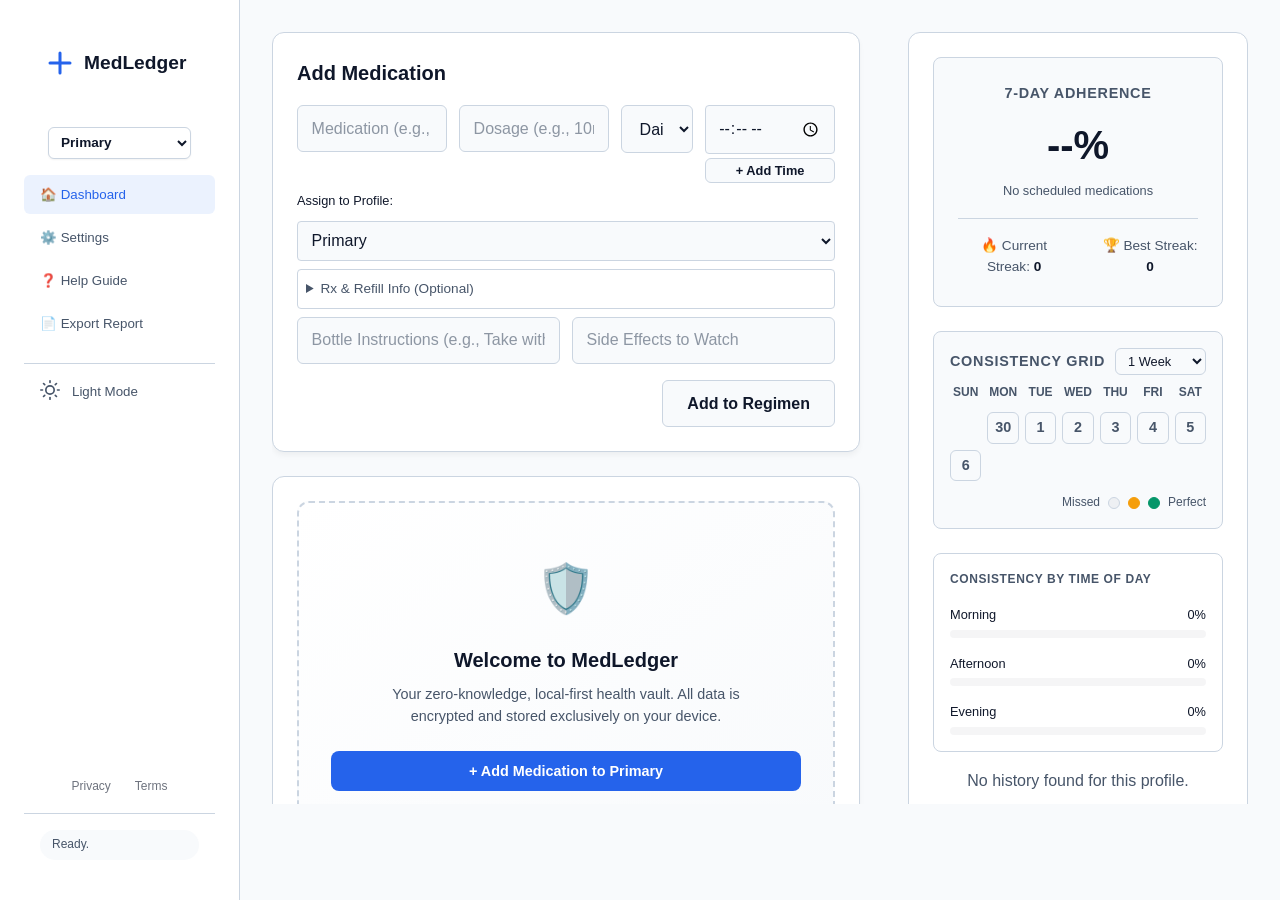
==== index.html @ 34979098 "Enhance theme creator button with preview and styles Updated the theme creator button to include a p" ====
<!DOCTYPE html>
<html lang="en">
<head>
    <meta charset="UTF-8">
    <meta name="viewport" content="width=device-width, initial-scale=1.0">
    <meta name="theme-color" content="#18181b">
    <script>
        (function() {
            const savedTheme = localStorage.getItem('theme') || 'dark';
            document.documentElement.setAttribute('data-theme', savedTheme);
        })();
    </script>
    <link rel="stylesheet" href="newstyle.css">
    <link rel="manifest" href="manifest.json">
    <meta name="apple-mobile-web-app-capable" content="yes">
    <meta name="apple-mobile-web-app-status-bar-style" content="black-translucent">
    <meta name="apple-mobile-web-app-title" content="MedLedger">
    <link rel="apple-touch-icon" href="/icon.png">
    <meta http-equiv="Content-Security-Policy" content="default-src 'self'; script-src 'self' 'unsafe-inline' https://accounts.google.com; style-src 'self' 'unsafe-inline' https://fonts.googleapis.com; font-src 'self' https://fonts.gstatic.com; connect-src 'self' https://www.googleapis.com https://www.wikidata.org https://api.fda.gov https://accounts.google.com; img-src 'self' data:; frame-src https://accounts.google.com; worker-src 'self'; child-src https://accounts.google.com; object-src 'none';">
    <title>MedLedger</title>
</head>
<body>
    <div class="app-shell">
        <aside class="sidebar-nav">
            <div class="sidebar-brand-container">
                <div class="sidebar-brand" style="padding: 0;">
                    <svg width="24" height="24" viewBox="0 0 24 24" fill="none" stroke="var(--accent-color)" stroke-width="3" stroke-linecap="round" stroke-linejoin="round">
                        <path d="M12 2v20M2 12h20"/>
                    </svg>
                    <span>MedLedger</span>
                </div>
                <select id="global-profile-sidebar" class="global-profile-select" onchange="switchActiveProfile(this.value)">
                    <option value="Primary">Primary</option>
                </select>
            </div>
            
            <nav style="padding-top: 1rem;">
                <button class="nav-item active" onclick="if(typeof switchTab === 'function') switchTab('today')">🏠 Dashboard</button>
                <button class="nav-item nav-dev-mode-btn" onclick="if(typeof toggleDevMode === 'function') toggleDevMode()" style="display: none;">🛠 Dev Mode</button>
                <button class="nav-item" onclick="document.getElementById('settings-modal').showModal()">⚙️ Settings</button>
                <button class="nav-item" onclick="if(typeof openHelpModal === 'function') openHelpModal()">❓ Help Guide</button>
                <button class="nav-item" onclick="if(typeof exportHTMLReport === 'function') exportHTMLReport()">📄 Export Report</button>
                
                <button class="nav-item theme-toggle-btn" aria-label="Toggle Theme" style="display: flex; align-items: center; gap: 0.75rem; margin-top: 1rem; padding-top: 1rem; border-top: 1px solid var(--border-color); border-radius: 0;">
                    <span class="theme-icon-slot"></span>
                    <span class="theme-text-slot">Theme</span>
                </button>
            </nav>
            <div style="margin-top: auto; display: flex; flex-direction: column;">
                <div style="display: flex; justify-content: center; gap: 1.5rem; padding-bottom: 1rem; font-size: 0.75rem;">
                    <a href="privacy.html" class="legal-link">Privacy</a>
                    <a href="terms.html" class="legal-link">Terms</a>
                </div>
                <div id="sidebar-status-container" style="padding: 1rem; border-top: 1px solid var(--border-color);">
                    <div id="sidebar-status" class="status-indicator">Initializing...</div>
                </div>
            </div>
        </aside>

        <header class="app-header">
            <div class="header-content">
                <div class="header-branding">
                    <h1>MedLedger</h1>
                </div>

                <div class="header-restricted-zone">
                    <div class="nav-dev-mode-btn" style="display: none;">
                        <button aria-label="Toggle Dev Mode" class="icon-btn" onclick="if(typeof toggleDevMode === 'function') toggleDevMode()" style="color: var(--danger-color);">
                            <svg width="20" height="20" viewBox="0 0 24 24" fill="none" stroke="currentColor" stroke-width="2" stroke-linecap="round" stroke-linejoin="round">
                                <path d="M10.29 3.86L1.82 18a2 2 0 0 0 1.71 3h16.94a2 2 0 0 0 1.71-3L13.71 3.86a2 2 0 0 0-3.42 0z"></path>
                                <line x1="12" y1="9" x2="12" y2="13"></line>
                                <line x1="12" y1="17" x2="12.01" y2="17"></line>
                            </svg>
                        </button>
                    </div>
                </div>

                <div class="header-controls">
                    <button aria-label="Help" class="icon-btn" onclick="if(typeof openHelpModal === 'function') openHelpModal()">
                        <svg width="20" height="20" viewBox="0 0 24 24" fill="none" stroke="currentColor" stroke-width="2" stroke-linecap="round" stroke-linejoin="round">
                            <circle cx="12" cy="12" r="10"></circle>
                            <path d="M9.09 9a3 3 0 0 1 5.83 1c0 2-3 3-3 3"></path>
                            <line x1="12" y1="17" x2="12.01" y2="17"></line>
                        </svg>
                    </button>
                    <button aria-label="Toggle Theme" class="icon-btn theme-toggle-btn">
                        <span class="theme-icon-slot"></span>
                    </button>
                    <button id="settings-toggle" aria-label="Settings" class="icon-btn" onclick="document.getElementById('settings-modal').showModal()">
                        <svg width="20" height="20" viewBox="0 0 24 24" fill="none" stroke="currentColor" stroke-width="2" stroke-linecap="round" stroke-linejoin="round">
                            <circle cx="12" cy="12" r="3"></circle>
                            <path d="M19.4 15a1.65 1.65 0 0 0 .33 1.82l.06.06a2 2 0 0 1 0 2.83 2 2 0 0 1-2.83 0l-.06-.06a1.65 1.65 0 0 0-1.82-.33 1.65 1.65 0 0 0-1 1.51V21a2 2 0 0 1-2 2 2 2 0 0 1-2-2v-.09A1.65 1.65 0 0 0 9 19.4a1.65 1.65 0 0 0-1.82.33l-.06.06a2 2 0 0 1 0-2.83 2 2 0 0 1 2.83 0l.06.06a1.65 1.65 0 0 0 1.82.33H9a1.65 1.65 0 0 0 1-1.51V3a2 2 0 0 1 2-2 2 2 0 0 1 2 2v.09a1.65 1.65 0 0 0 1 1.51 1.65 1.65 0 0 0 1.82-.33l.06-.06a2 2 0 0 1 2.83 0 2 2 0 0 1 0 2.83l-.06.06a1.65 1.65 0 0 0-.33 1.82V9a1.65 1.65 0 0 0 1.51 1H21a2 2 0 0 1 2 2 2 2 0 0 1-2 2h-.09a1.65 1.65 0 0 0-1.51 1z"></path>
                        </svg>
                    </button>
                    <div id="status-bar" class="status-indicator" style="display: none;"></div>
                </div>
            </div>
        </header>

        <main id="app">
            <div class="main-content-area">
                <div class="mobile-utility-bar">
                    <div class="mobile-utility-row">
                        <select id="global-profile-mobile" class="global-profile-select" onchange="switchActiveProfile(this.value)">
                            <option value="Primary">Primary</option>
                        </select>
                        <div id="status-bar-mobile" class="status-indicator">Initializing...</div>
                    </div>
                </div>

                <section id="med-config" class="card">
                    <h2>Add Medication</h2>
                    <form id="add-med-form">
                        <div class="inline-form" style="margin-bottom: 0.5rem; align-items: flex-start;">
                            <input type="text" id="new-med-name" placeholder="Medication (e.g., Lisinopril)" required style="flex: 1.5;">
                            <input type="text" id="new-med-dose" placeholder="Dosage (e.g., 10mg)" required style="flex: 1;">
                            <select id="new-med-freq" required style="flex: 1.5;">
                                <option value="Daily" selected>Daily</option>
                                <option value="Morning">Morning</option>
                                <option value="Night">Night</option>
                                <option value="Weekly">Weekly</option>
                                <option value="As Needed">As Needed (PRN)</option>
                                <option value="Specific Days">Specific Days</option>
                                <option value="Cyclic">Cyclic (On/Off)</option>
                            </select>
                            <div style="display: flex; flex-direction: column; gap: 0.25rem; flex: 1;">
                                <div id="new-med-times-container" style="display: flex; flex-direction: column; gap: 0.25rem;">
                                    <input type="time" class="time-input" style="padding: 0.75rem; border: 1px solid var(--border-color); border-radius: 4px; background-color: var(--bg-primary); color: var(--text-primary); font-family: inherit;">
                                </div>
                                <button type="button" onclick="addTimeField('new-med-times-container')" class="btn btn-secondary" style="padding: 0.25rem; font-size: 0.8rem;">+ Add Time</button>
                            </div>
                        </div>

                        <div id="new-med-specific-days" style="display: none; margin-bottom: 0.5rem; flex: 100%;">
                            <label class="form-label" style="font-size: 0.8rem; margin-bottom: 0.25rem; display: block;">Select Days:</label>
                            <div class="days-picker" style="display: flex; gap: 0.5rem; flex-wrap: wrap; background: var(--bg-primary); padding: 0.5rem; border: 1px solid var(--border-color); border-radius: 4px;">
                                <label><input type="checkbox" name="new-med-days" value="0"> Sun</label>
                                <label><input type="checkbox" name="new-med-days" value="1"> Mon</label>
                                <label><input type="checkbox" name="new-med-days" value="2"> Tue</label>
                                <label><input type="checkbox" name="new-med-days" value="3"> Wed</label>
                                <label><input type="checkbox" name="new-med-days" value="4"> Thu</label>
                                <label><input type="checkbox" name="new-med-days" value="5"> Fri</label>
                                <label><input type="checkbox" name="new-med-days" value="6"> Sat</label>
                            </div>
                        </div>

                        <div id="new-med-cyclic" style="display: none; margin-bottom: 0.5rem; gap: 0.5rem; flex: 100%;">
                            <div style="flex: 1;">
                                <label class="form-label" style="font-size: 0.8rem;">Days On</label>
                                <input type="number" id="new-med-cycle-on" placeholder="e.g. 21" style="width: 100%; padding: 0.5rem; background: var(--bg-primary); border: 1px solid var(--border-color); border-radius: 4px; color: var(--text-primary);">
                            </div>
                            <div style="flex: 1;">
                                <label class="form-label" style="font-size: 0.8rem;">Days Off</label>
                                <input type="number" id="new-med-cycle-off" placeholder="e.g. 7" style="width: 100%; padding: 0.5rem; background: var(--bg-primary); border: 1px solid var(--border-color); border-radius: 4px; color: var(--text-primary);">
                            </div>
                            <div style="flex: 1;">
                                <label class="form-label" style="font-size: 0.8rem;">Cycle Start Date</label>
                                <input type="date" id="new-med-cycle-start" style="width: 100%; padding: 0.5rem; background: var(--bg-primary); border: 1px solid var(--border-color); border-radius: 4px; color: var(--text-primary);">
                            </div>
                        </div>

                        <div class="form-group" style="margin-bottom: 0.5rem;">
                            <label class="form-label" style="font-size: 0.8rem; margin-bottom: 0.25rem; display: block;">Assign to Profile:</label>
                            <select id="new-med-profile" onchange="handleProfileChange('new-med-profile')" style="width: 100%; padding: 0.6rem; background: var(--bg-primary); border: 1px solid var(--border-color); border-radius: 4px; color: var(--text-primary);">
                                <option value="Primary">Primary</option>
                                <option value="ADD_NEW">+ Create New Profile...</option>
                            </select>
                        </div>

                        <details style="margin-bottom: 0.5rem; border: 1px solid var(--border-color); padding: 0.5rem; border-radius: 4px; background: var(--bg-surface);">
                            <summary style="cursor: pointer; font-size: 0.85rem; color: var(--text-secondary); font-weight: 500; user-select: none;">Rx & Refill Info (Optional)</summary>
                            <div class="inline-form" style="margin-top: 0.75rem;">
                                <input type="text" id="new-med-rx" placeholder="Rx Number" style="flex: 1; font-size: 0.9rem; padding: 0.6rem;">
                                <input type="text" id="new-med-doctor" placeholder="Doctor Name" style="flex: 1; font-size: 0.9rem; padding: 0.6rem;">
                                <input type="tel" id="new-med-phone" placeholder="Pharmacy Phone" style="flex: 1; font-size: 0.9rem; padding: 0.6rem;">
                            </div>
                        </details>

                        <div class="inline-form" style="margin-bottom: 0.5rem;">
                            <input type="text" id="new-med-instructions" placeholder="Bottle Instructions (e.g., Take with food)" style="flex: 2;">
                            <input type="text" id="new-med-side-effects" placeholder="Side Effects to Watch" style="flex: 2;">
                            <input type="number" id="new-med-inventory" placeholder="Pill Count" min="0" style="flex: 1; display: none;">
                        </div>
                        <div class="action-group" style="justify-content: flex-end;">
                            <button type="submit" class="btn btn-secondary">Add to Regimen</button>
                        </div>
                    </form>
                </section>

                <div class="tab-navigation" style="justify-content: flex-start; align-items: center;">
                    <button id="tab-today" class="tab-btn active" onclick="switchTab('today')">Today's Regimen</button>
                    <button id="tab-history" class="tab-btn" onclick="switchTab('history')">History Log</button>
                </div>

                <section id="daily-schedule" class="card tab-view active-view">
                    <form id="med-form">
                        <div id="checklist-container" class="checklist"></div>
                        <div class="datetime-override">
                            <label for="manual-time" class="override-label">Time Taken (Leave blank for 'Now'):</label>
                            <input type="datetime-local" id="manual-time">
                        </div>
                        <div class="action-group">
                            <button type="button" id="btn-submit-selected" class="btn btn-secondary" onclick="logSelected()">Log Selected</button>
                            <button type="button" id="btn-submit-all" class="btn btn-primary" onclick="logAll()">Log All Medications</button>
                        </div>
                    </form>
                </section>
            </div>

            <div class="side-content-area">
                <section id="log-history" class="card tab-view hidden-view">
                    <div id="adherence-dashboard" style="background-color: var(--bg-primary); border: 1px solid var(--border-color); border-radius: 8px; padding: 1.5rem; margin-bottom: 1.5rem; text-align: center; display: flex; flex-direction: column; align-items: center; position: relative;">
                        <h3 style="margin: 0; font-size: 0.9rem; color: var(--text-secondary); text-transform: uppercase; letter-spacing: 0.05em;">7-Day Adherence</h3>
                        <div id="adherence-score" style="font-size: 2.5rem; font-weight: bold; color: var(--text-primary); margin-top: 0.5rem;">--%</div>
                        <div id="adherence-subtext" style="font-size: 0.8rem; color: var(--text-secondary); margin-top: 0.25rem;">Calculating...</div>
                        <div class="streak-stats" style="display: flex; justify-content: center; gap: 2rem; width: 100%; margin-top: 1rem; padding-top: 1rem; border-top: 1px solid var(--border-color); font-size: 0.85rem; color: var(--text-secondary);">
                            <div style="margin-bottom: 0.25rem;">🔥 Current Streak: <strong id="current-streak" style="color: var(--text-primary);">0</strong></div>
                            <div>🏆 Best Streak: <strong id="longest-streak" style="color: var(--text-primary);">0</strong></div>
                        </div>
                    </div>

                    <div id="heatmap-container" style="background-color: var(--bg-primary); border: 1px solid var(--border-color); border-radius: 8px; padding: 1rem; margin-bottom: 1.5rem;">
                        <div style="display: flex; justify-content: space-between; align-items: center; margin-bottom: 0.5rem;">
                            <h3 style="margin: 0; font-size: 0.9rem; color: var(--text-secondary); text-transform: uppercase; letter-spacing: 0.05em;">Consistency Grid</h3>
                            <select id="heatmap-range" style="width: auto; padding: 0.25rem 0.5rem; font-size: 0.8rem; border-color: var(--border-color);">
                                <option value="7" selected>1 Week</option>
                                <option value="30">1 Month</option>
                                <option value="90">3 Months</option>
                            </select>
                        </div>
                        <div id="heatmap-grid" class="heatmap-grid"></div>
                        <div id="heatmap-details" style="display:none; padding: 1rem; margin-top: 1rem; background: var(--bg-surface); border: 1px solid var(--border-color); border-radius: 6px; font-size: 0.9rem;"></div>
                        <div style="display: flex; justify-content: flex-end; align-items: center; gap: 0.5rem; margin-top: 0.75rem; font-size: 0.75rem; color: var(--text-secondary);">
                            <span>Missed</span>
                            <div class="heatmap-cell level-0" style="width: 12px; height: 12px; min-width: auto; min-height: auto;"></div>
                            <div class="heatmap-cell level-1" style="width: 12px; height: 12px; min-width: auto; min-height: auto;"></div>
                            <div class="heatmap-cell level-2" style="width: 12px; height: 12px; min-width: auto; min-height: auto;"></div>
                            <span>Perfect</span>
                        </div>
                    </div>
                    <div id="analytics-insights" class="insights-grid"></div>            
                    <ul id="history-list" class="history-feed"></ul>
                </section>
            </div>
            
            <div class="mobile-legal-footer" style="grid-column: 1 / -1; padding: 1rem 0; display: flex; justify-content: center; gap: 2rem; font-size: 0.85rem; border-top: 1px solid var(--border-color); margin-top: 1rem;">
                <a href="privacy.html" class="legal-link">Privacy Policy</a>
                <a href="terms.html" class="legal-link">Terms of Service</a>
            </div>
        </main>
    </div>

    <dialog id="settings-modal" class="card modal" style="max-height: 90vh; overflow-y: auto;">
        <h2>System Settings</h2>
        <div class="checklist" style="margin-bottom: 2rem;">
            <label class="med-item" style="cursor:pointer; margin-bottom: 0.5rem;">
                <input type="checkbox" id="toggle-babysitter" class="med-checkbox">
                <span class="med-details">
                    <span class="med-name">No Babysitter Mode</span>
                    <span class="med-dose">Disables all confirmation dialogs for deletions.</span>
                </span>
            </label>
            <label class="med-item" style="cursor:pointer; margin-bottom: 0.5rem;">
                <input type="checkbox" id="toggle-expert" class="med-checkbox">
                <span class="med-details">
                    <span class="med-name">Expert Mode</span>
                    <span class="med-dose">Double-click to instantly log a med. Ctrl+Enter to batch log.</span>
                </span>
            </label>
            <label class="med-item" style="cursor:pointer; margin-bottom: 0.5rem;">
                <input type="checkbox" id="toggle-reminders" class="med-checkbox">
                <span class="med-details">
                    <span class="med-name">Enable Local Reminders</span>
                    <span class="med-dose">Triggers native push notifications for scheduled items.</span>
                </span>
            </label>
            <label class="med-item" style="cursor:pointer;">
                <input type="checkbox" id="toggle-inventory" class="med-checkbox">
                <span class="med-details">
                    <span class="med-name">Enable Pill Tracker</span>
                    <span class="med-dose">Tracks remaining pills and warns when inventory is low.</span>
                </span>
            </label>
            <label class="med-item" style="cursor:pointer; margin-bottom: 0.5rem;">
                <input type="checkbox" id="toggle-lookup" class="med-checkbox">
                <span class="med-details">
                    <span class="med-name">Enable Clinical Lookups</span>
                    <span class="med-dose">Auto-fetches drug info from OpenFDA/Wikidata when adding meds.</span>
                </span>
            </label>
        </div>

        <div style="border-top: 1px solid var(--border-color); padding-top: 1rem; margin-top: 1rem;">
            <button type="button" class="btn btn-secondary" style="width:100%; position:relative; overflow:hidden; display:flex; align-items:center; justify-content:center; gap:0.75rem;" 
                onclick="document.getElementById('theme-creator-modal').showModal(); if(typeof initThemeCreator === 'function') initThemeCreator();">
            <div id="theme-btn-preview" style="position:absolute; bottom:0; left:0; width:100%; height:4px; opacity:0.8;"></div>
                🎨 Launch Theme Creator
            </button>
        </div>

        <div style="border-top: 1px solid var(--border-color); padding-top: 1.5rem; margin-top: 1.5rem; margin-bottom: 2rem;">
            <h3 style="font-size: 1rem; margin-bottom: 1rem; color: var(--danger-color); display: flex; align-items: center; gap: 0.5rem;">
                <svg width="18" height="18" viewBox="0 0 24 24" fill="none" stroke="currentColor" stroke-width="2" stroke-linecap="round" stroke-linejoin="round"><path d="M10.29 3.86L1.82 18a2 2 0 0 0 1.71 3h16.94a2 2 0 0 0 1.71-3L13.71 3.86a2 2 0 0 0-3.42 0z"></path><line x1="12" y1="9" x2="12" y2="13"></line><line x1="12" y1="17" x2="12.01" y2="17"></line></svg>
                Advanced / Testing
            </h3>
            <label class="med-item" style="cursor:pointer; margin-bottom: 0.5rem; border: 1px solid var(--border-color);">
                <input type="checkbox" id="toggle-dev-menu" class="med-checkbox" style="accent-color: var(--danger-color);">
                <span class="med-details">
                    <span class="med-name">Enable Developer Sandbox</span>
                    <span class="med-dose">Shows the Dev Mode toggle in the navigation menu.</span>
                </span>
            </label>
            <div id="dev-menu-warning" style="display: none; padding: 1rem; background: rgba(239, 68, 68, 0.05); border: 1px solid var(--danger-color); border-radius: 8px; margin-left: 2.5rem; margin-bottom: 1rem;">
                <label style="display: flex; align-items: flex-start; gap: 0.75rem; cursor: pointer;">
                    <input type="checkbox" id="confirm-dev-mode" class="med-checkbox" style="margin: 0; width: 1.5rem; height: 1.5rem; accent-color: var(--danger-color);">
                    <span style="font-size: 0.85rem; color: var(--text-primary); line-height: 1.4;">
                        I understand that activating Dev Mode overwrites the active view with <strong>fake, procedurally generated data</strong> for testing purposes.
                    </span>
                </label>
            </div>
        </div>
        
        <form id="vault-auth-form" class="vault-section" style="border-top: 1px solid var(--border-color); padding-top: 1.5rem;" onsubmit="event.preventDefault();">
            <h2>The Data Vault</h2>
            <p style="font-size: 0.875rem; color: var(--text-secondary); margin-bottom: 1rem;">Set a password to encrypt data locally before syncing or exporting.</p>
            <input type="text" name="username" autocomplete="username" value="MedLedger_Vault" style="position: absolute; width: 1px; height: 1px; opacity: 0; pointer-events: none;" tabindex="-1">
            <div class="form-group vault-input-wrapper">
                <input type="password" id="vault-password" name="password" placeholder="Encryption Password" autocomplete="current-password">
                <button type="button" id="btn-peek-password" class="icon-btn peek-btn" aria-label="Peek at Password" onclick="if(typeof togglePasswordVisibility === 'function') togglePasswordVisibility()">
                    <svg id="peek-icon" width="20" height="20" viewBox="0 0 24 24" fill="none" stroke="currentColor" stroke-width="2" stroke-linecap="round" stroke-linejoin="round">
                        <path d="M1 12s4-8 11-8 11 8 11 8-4 8-11 8-11-8-11-8z"></path>
                        <circle cx="12" cy="12" r="3"></circle>
                    </svg>
                </button>
            </div>
            <div id="session-lock-controls" style="display: none; justify-content: space-between; align-items: center; margin-top: 0.5rem; padding: 0.5rem; background: rgba(16, 185, 129, 0.1); border-radius: 4px; border: 1px solid var(--success-color);">
                <span style="font-size: 0.85rem; color: var(--success-color); display: flex; align-items: center; gap: 0.5rem;">
                    <svg width="16" height="16" viewBox="0 0 24 24" fill="none" stroke="currentColor" stroke-width="2" stroke-linecap="round" stroke-linejoin="round"><rect x="3" y="11" width="18" height="11" rx="2" ry="2"></rect><path d="M7 11V7a5 5 0 0 1 10 0v4"></path></svg>
                    Vault Unlocked
                </span>
                <button type="button" id="btn-lock-vault" class="btn btn-secondary" style="padding: 0.25rem 0.75rem; font-size: 0.8rem;">Lock Now</button>
            </div>
            <div style="margin-top: 1.5rem; padding: 1rem; background: rgba(0,0,0,0.1); border-radius: 4px; border: 1px solid var(--border-color);">
                <h3 style="font-size: 1rem; margin-bottom: 0.75rem; display: flex; align-items: center; gap: 0.5rem;">
                    <svg width="18" height="18" viewBox="0 0 24 24" fill="none" stroke="currentColor" stroke-width="2" stroke-linecap="round" stroke-linejoin="round"><path d="M21 15v4a2 2 0 0 1-2 2H5a2 2 0 0 1-2-2v-4"></path><polyline points="17 8 12 3 7 8"></polyline><line x1="12" y1="3" x2="12" y2="15"></line></svg>
                    Cloud Sync (Google Drive)
                </h3>
                <button type="button" id="btn-gdrive-login" class="btn btn-secondary" style="width: 100%;" onclick="if(typeof loginGoogleDrive === 'function') loginGoogleDrive()">Sign in to Google</button>
                <div id="cloud-sync-controls" class="cloud-controls" style="display: none; flex-wrap: wrap;">
                    <button type="button" id="btn-cloud-push" class="btn btn-primary" style="flex: 1;">Push to Cloud</button>
                    <button type="button" id="btn-cloud-pull" class="btn btn-secondary" style="flex: 1;">Pull from Cloud</button>
                    <button type="button" id="btn-gdrive-logout" class="btn btn-danger" style="flex: 100%; margin-top: 0.5rem; margin-right: 0;" onclick="if(typeof logoutGoogleDrive === 'function') logoutGoogleDrive()">Disconnect Cloud</button>
                </div>
            </div>
            <div style="margin-top: 1rem; padding: 1rem; background: rgba(0,0,0,0.1); border-radius: 4px; border: 1px solid var(--border-color);">
                <h3 style="font-size: 1rem; margin-bottom: 0.75rem; display: flex; align-items: center; gap: 0.5rem;">
                    <svg width="18" height="18" viewBox="0 0 24 24" fill="none" stroke="currentColor" stroke-width="2" stroke-linecap="round" stroke-linejoin="round"><path d="M22 19a2 2 0 0 1-2 2H4a2 2 0 0 1-2-2V5a2 2 0 0 1 2-2h5l2 3h9a2 2 0 0 1 2 2z"></path></svg>
                    Local Vault
                </h3>
                <div class="action-group" style="margin: 0;">
                    <button type="button" id="btn-export-vault" class="btn btn-secondary" style="font-size: 0.85rem; flex: 1;">Backup Device</button>
                    <label for="import-vault-file" class="btn btn-secondary" style="cursor: pointer; font-size: 0.85rem; flex: 1; text-align: center; margin: 0;">Restore Device</label>
                    <input type="file" id="import-vault-file" accept=".medvault,.json" style="display: none;" onclick="this.value=null;">
                </div>
                <div style="text-align: center; margin-top: 0.75rem;">
                    <a href="inspector.html" target="_blank" style="color: var(--accent-color); font-size: 0.8rem; text-decoration: none; font-weight: 500;">🔍 Open Vault Data Inspector</a>
                </div>
            </div>
            <div style="margin-top: 1rem; padding: 1rem; background: rgba(0,0,0,0.1); border-radius: 4px; border: 1px solid var(--border-color);">
                <h3 style="font-size: 1rem; margin-bottom: 0.75rem; display: flex; align-items: center; gap: 0.5rem;">
                    <svg width="18" height="18" viewBox="0 0 24 24" fill="none" stroke="currentColor" stroke-width="2" stroke-linecap="round" stroke-linejoin="round"><path d="M14 2H6a2 2 0 0 0-2 2v16a2 2 0 0 0 2 2h12a2 2 0 0 0 2-2V8z"></path><polyline points="14 2 14 8 20 8"></polyline><line x1="16" y1="13" x2="8" y2="13"></line><line x1="16" y1="17" x2="8" y2="17"></line><polyline points="10 9 9 9 8 9"></polyline></svg>
                    Clinician Reports
                </h3>
                <div class="action-group" style="margin: 0;">
                    <button type="button" id="btn-export-csv" class="btn btn-secondary" style="font-size: 0.85rem; flex: 1;">Data (CSV)</button>
                    <button type="button" id="btn-export-html" class="btn btn-primary" style="font-size: 0.85rem; flex: 2;">Printable Report (HTML)</button>
                </div>
            </div>
            <div style="margin-top: 1rem; padding: 1rem; background: rgba(0,0,0,0.1); border-radius: 4px; border: 1px solid var(--border-color);">
                <h3 style="font-size: 1rem; margin-bottom: 0.75rem; display: flex; align-items: center; gap: 0.5rem;">
                    <svg width="18" height="18" viewBox="0 0 24 24" fill="none" stroke="currentColor" stroke-width="2" stroke-linecap="round" stroke-linejoin="round"><rect x="2" y="2" width="20" height="8" rx="2" ry="2"></rect><rect x="2" y="14" width="20" height="8" rx="2" ry="2"></rect><line x1="6" y1="6" x2="6.01" y2="6"></line><line x1="6" y1="18" x2="6.01" y2="18"></line></svg>
                    Data Management
                </h3>
                <div class="inline-form" style="margin-bottom: 0.5rem; align-items: stretch;">
                    <input type="number" id="archive-days" value="90" min="1" style="flex: 1; padding: 0.5rem; max-width: 80px;" title="Days to keep active">
                    <button type="button" id="btn-archive-logs" class="btn btn-secondary" style="flex: 2; font-size: 0.85rem;">Archive Older Days</button>
                </div>
                <button type="button" id="btn-restore-archives" class="btn btn-primary" style="width: 100%; font-size: 0.85rem; margin-top: 0.25rem;">Restore All Archives to Active</button>
            </div>
            <div id="vault-status" style="margin-top: 0.5rem; font-size: 0.875rem; font-weight: bold; text-align: center;"></div>
        </form>
        <div class="action-group modal-actions" style="margin-top: 1.5rem;">
            <button type="button" id="btn-close-settings" class="btn btn-primary" style="width:100%;" onclick="document.getElementById('settings-modal').close()">Done</button>
        </div>
    </dialog>

    <dialog id="edit-med-modal" class="card modal" style="max-height: 90vh; overflow-y: auto;">
        <h2>Edit Medication</h2>
        <form id="edit-med-form" class="edit-form">
            <input type="hidden" id="edit-med-id">
            <div class="form-group">
                <label class="form-label" for="edit-med-name">Name</label>
                <input type="text" id="edit-med-name" required>
            </div>
            <div class="form-group">
                <label class="form-label" for="edit-med-dose">Dosage</label>
                <input type="text" id="edit-med-dose" required>
            </div>
            <div class="form-group">
                <label class="form-label" for="edit-med-profile">Assigned Profile</label>
                <select id="edit-med-profile" onchange="handleProfileChange('edit-med-profile')" style="padding: 0.75rem; border: 1px solid var(--border-color); border-radius: 4px; background: var(--bg-primary); color: var(--text-primary);">
                    <option value="Primary">Primary</option>
                </select>
            </div>
            <div class="form-group">
                <label class="form-label" for="edit-med-freq">Frequency</label>
                <select id="edit-med-freq" required>
                    <option value="Daily">Daily</option>
                    <option value="Morning">Morning</option>
                    <option value="Night">Night</option>
                    <option value="Weekly">Weekly</option>
                    <option value="As Needed">As Needed (PRN)</option>
                    <option value="Specific Days">Specific Days</option>
                    <option value="Cyclic">Cyclic (On/Off)</option>
                </select>
            </div>
            <div id="edit-med-specific-days" style="display: none; margin-bottom: 1rem;">
                <label class="form-label" style="font-size: 0.8rem; margin-bottom: 0.25rem; display: block;">Select Days:</label>
                <div style="display: flex; gap: 0.5rem; flex-wrap: wrap; background: var(--bg-primary); padding: 0.5rem; border: 1px solid var(--border-color); border-radius: 4px;">
                    <label><input type="checkbox" name="edit-med-days" value="0"> Sun</label>
                    <label><input type="checkbox" name="edit-med-days" value="1"> Mon</label>
                    <label><input type="checkbox" name="edit-med-days" value="2"> Tue</label>
                    <label><input type="checkbox" name="edit-med-days" value="3"> Wed</label>
                    <label><input type="checkbox" name="edit-med-days" value="4"> Thu</label>
                    <label><input type="checkbox" name="edit-med-days" value="5"> Fri</label>
                    <label><input type="checkbox" name="edit-med-days" value="6"> Sat</label>
                </div>
            </div>
            <div id="edit-med-cyclic" style="display: none; margin-bottom: 1rem; gap: 0.5rem; flex-wrap: wrap;">
                <div style="flex: 1; min-width: 80px;">
                    <label class="form-label" style="font-size: 0.8rem;">Days On</label>
                    <input type="number" id="edit-med-cycle-on" style="width: 100%; padding: 0.5rem; background: var(--bg-primary); border: 1px solid var(--border-color); border-radius: 4px; color: var(--text-primary);">
                </div>
                <div style="flex: 1; min-width: 80px;">
                    <label class="form-label" style="font-size: 0.8rem;">Days Off</label>
                    <input type="number" id="edit-med-cycle-off" style="width: 100%; padding: 0.5rem; background: var(--bg-primary); border: 1px solid var(--border-color); border-radius: 4px; color: var(--text-primary);">
                </div>
                <div style="flex: 1; min-width: 120px;">
                    <label class="form-label" style="font-size: 0.8rem;">Start Date</label>
                    <input type="date" id="edit-med-cycle-start" style="width: 100%; padding: 0.5rem; background: var(--bg-primary); border: 1px solid var(--border-color); border-radius: 4px; color: var(--text-primary);">
                </div>
            </div>
            <div class="form-group">
                <label class="form-label">Reminder Times</label>
                <div id="edit-med-times-container" style="display: flex; flex-direction: column; gap: 0.5rem; margin-bottom: 0.5rem;"></div>
                <button type="button" onclick="addTimeField('edit-med-times-container')" class="btn btn-secondary" style="padding: 0.5rem; font-size: 0.8rem; align-self: flex-start;">+ Add Another Time</button>
            </div>
            <details style="margin-bottom: 1rem; border: 1px solid var(--border-color); padding: 0.75rem; border-radius: 4px; background: rgba(0,0,0,0.1);">
                <summary style="cursor: pointer; font-size: 0.85rem; color: var(--text-secondary); font-weight: 500; user-select: none;">Rx & Refill Info (Optional)</summary>
                <div class="form-group" style="margin-top: 0.75rem;">
                    <label class="form-label" style="font-size: 0.8rem;" for="edit-med-rx">Rx Number</label>
                    <input type="text" id="edit-med-rx" style="padding: 0.6rem; font-size: 0.9rem;">
                </div>
                <div class="form-group">
                    <label class="form-label" style="font-size: 0.8rem;" for="edit-med-doctor">Prescribing Doctor</label>
                    <input type="text" id="edit-med-doctor" style="padding: 0.6rem; font-size: 0.9rem;">
                </div>
                <div class="form-group">
                    <label class="form-label" style="font-size: 0.8rem;" for="edit-med-phone">Pharmacy Phone</label>
                    <input type="tel" id="edit-med-phone" style="padding: 0.6rem; font-size: 0.9rem;">
                </div>
            </details>
            <div class="form-group">
                <label class="form-label" for="edit-med-instructions">Bottle Instructions</label>
                <input type="text" id="edit-med-instructions" placeholder="e.g., Do not crush" style="padding: 0.75rem; border: 1px solid var(--border-color); border-radius: 4px; background-color: var(--bg-primary); color: var(--text-primary); font-size: 1rem;">
            </div>
            <div class="form-group">
                <label class="form-label" for="edit-med-side-effects">Side Effects to Watch</label>
                <input type="text" id="edit-med-side-effects" placeholder="e.g., Drowsiness, Nausea" style="padding: 0.75rem; border: 1px solid var(--border-color); border-radius: 4px; background-color: var(--bg-primary); color: var(--text-primary); font-size: 1rem;">
            </div>
            <div class="form-group" id="edit-inventory-group" style="display: none;">
                <label class="form-label" for="edit-med-inventory">Current Pill Count</label>
                <input type="number" id="edit-med-inventory" placeholder="Remaining pills" min="0" style="padding: 0.75rem; border: 1px solid var(--border-color); border-radius: 4px; background-color: var(--bg-primary); color: var(--text-primary); font-size: 1rem;">
            </div>
            <div class="action-group modal-actions">
                <button type="button" id="btn-cancel-edit" class="btn btn-secondary" onclick="document.getElementById('edit-med-modal').close()">Cancel</button>
                <button type="button" id="btn-delete-med" class="btn btn-danger" onclick="deleteMedication()">Delete</button>
                <button type="submit" class="btn btn-primary">Save Changes</button>
            </div>
        </form>
    </dialog>

    <dialog id="theme-creator-modal" class="card modal" style="max-height: 90vh; width: 90%; max-width: 450px;">
        <h2 style="display: flex; align-items: center; gap: 0.5rem;">
            <svg width="24" height="24" viewBox="0 0 24 24" fill="none" stroke="currentColor" stroke-width="2" stroke-linecap="round" stroke-linejoin="round"><path d="M12 2.69l5.66 5.66a8 8 0 1 1-11.31 0z"/></svg>
            Theme Creator
        </h2>
        <p style="font-size: 0.85rem; color: var(--text-secondary); margin-bottom: 1.5rem;">
            Tweak the colors of the current theme to create your own signature look. Changes are visible instantly.
        </p>
        
        <div id="theme-creator-controls">
            </div>

        <div class="action-group modal-actions" style="margin-top: 1.5rem;">
            <button type="button" class="btn btn-secondary" style="flex:1;" onclick="if(typeof resetThemeCreator === 'function') resetThemeCreator()">Reset</button>
            <button type="button" class="btn btn-primary" style="flex:2;" onclick="if(typeof saveCustomTheme === 'function') saveCustomTheme()">Save & Apply</button>
        </div>
    </dialog>

    <script src="app.js"></script>
    <script src="dev.js"></script>
    <script src="reports.js"></script>
    <script src="profiles.js"></script>
    <script src="engine.js"></script>
    <script src="clinical.js"></script>
    <script src="help.js"></script>
    <script src="ui.js"></script>
    <script src="vault.js"></script>
    <script src="analytics.js"></script>
    <script src="theming.js"></script>
    <script src="https://accounts.google.com/gsi/client" async defer onload="if(typeof initGoogleSync === 'function') initGoogleSync()"></script>
</body>
</html>
---- newstyle.css ----
/* newstyle.css - Master Entry Point */
@import url('vars.css');
@import url('base.css');
@import url('layout.css');
@import url('components.css');
@import url('modules.css');
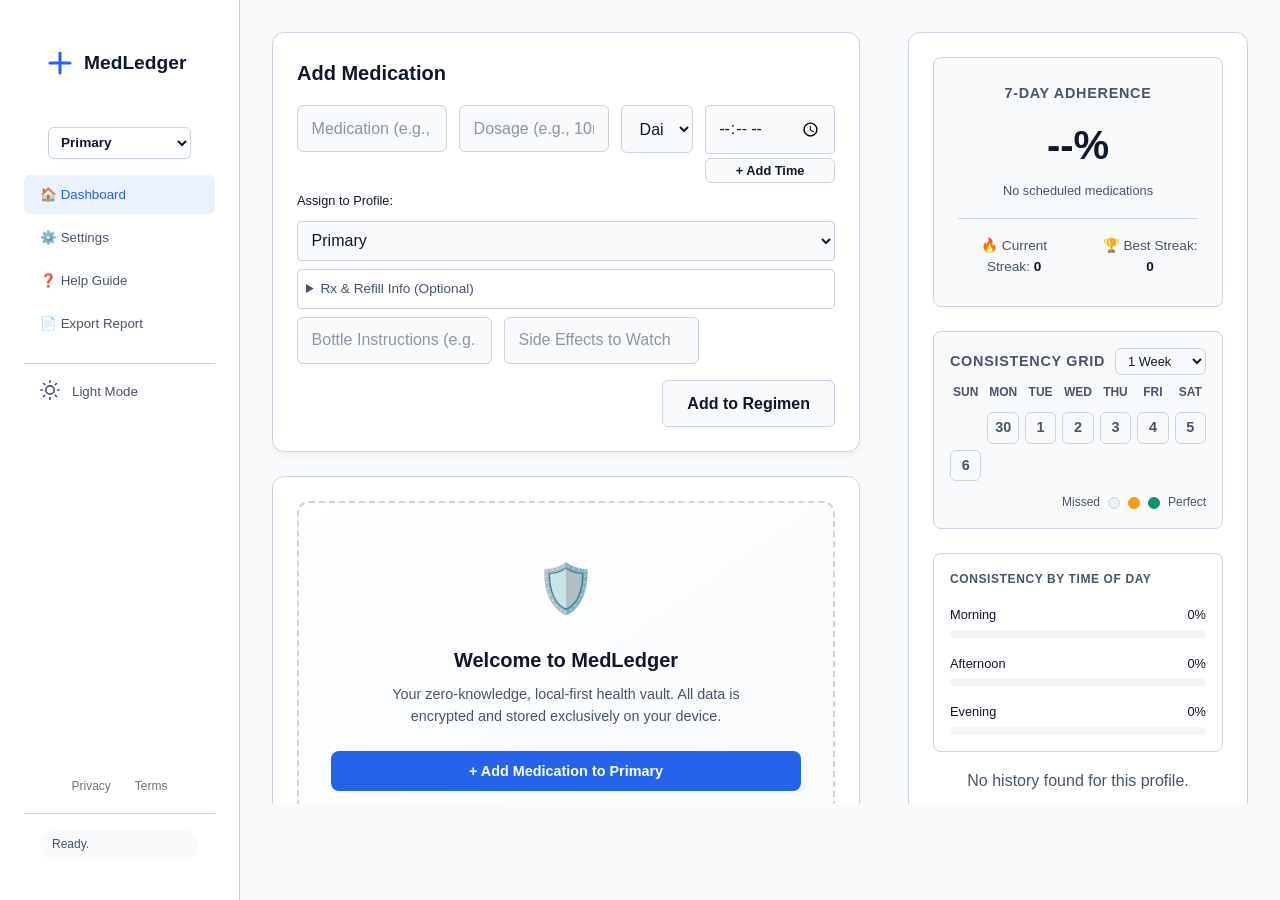
==== commit 1b564818: "Add event handlers to medication forms Signed-off-by: Brian E Turner <1096113+ArchKaine@users.norepl" ====
--- a/index.html
+++ b/index.html
@@ -110,7 +110,7 @@
 
                 <section id="med-config" class="card">
                     <h2>Add Medication</h2>
-                    <form id="add-med-form">
+                    <form id="add-med-form" onsubmit="handleAddMed(event)">
                         <div class="inline-form" style="margin-bottom: 0.5rem; align-items: flex-start;">
                             <input type="text" id="new-med-name" placeholder="Medication (e.g., Lisinopril)" required style="flex: 1.5;">
                             <input type="text" id="new-med-dose" placeholder="Dosage (e.g., 10mg)" required style="flex: 1;">
@@ -179,7 +179,10 @@
                         <div class="inline-form" style="margin-bottom: 0.5rem;">
                             <input type="text" id="new-med-instructions" placeholder="Bottle Instructions (e.g., Take with food)" style="flex: 2;">
                             <input type="text" id="new-med-side-effects" placeholder="Side Effects to Watch" style="flex: 2;">
-                            <input type="number" id="new-med-inventory" placeholder="Pill Count" min="0" style="flex: 1; display: none;">
+                            <div style="display:flex; flex:1.5; gap:0.5rem;">
+                                <input type="number" id="new-med-inventory" placeholder="Initial Count" min="0" style="flex: 1; display: none;">
+                                <input type="number" id="new-med-prescribed-qty" placeholder="Typical Qty (e.g. 30)" min="1" style="flex: 1; display: none; background:var(--bg-primary); border:1px solid var(--border-color); border-radius:4px; color:var(--text-primary); padding:0.75rem;">
+                            </div>
                         </div>
                         <div class="action-group" style="justify-content: flex-end;">
                             <button type="submit" class="btn btn-secondary">Add to Regimen</button>
@@ -293,7 +296,7 @@
         <div style="border-top: 1px solid var(--border-color); padding-top: 1rem; margin-top: 1rem;">
             <button type="button" class="btn btn-secondary" style="width:100%; position:relative; overflow:hidden; display:flex; align-items:center; justify-content:center; gap:0.75rem;" 
                 onclick="document.getElementById('theme-creator-modal').showModal(); if(typeof initThemeCreator === 'function') initThemeCreator();">
-            <div id="theme-btn-preview" style="position:absolute; bottom:0; left:0; width:100%; height:4px; opacity:0.8;"></div>
+                <div id="theme-btn-preview" style="position:absolute; bottom:0; left:0; width:100%; height:4px; opacity:0.8;"></div>
                 🎨 Launch Theme Creator
             </button>
         </div>
@@ -396,7 +399,7 @@
 
     <dialog id="edit-med-modal" class="card modal" style="max-height: 90vh; overflow-y: auto;">
         <h2>Edit Medication</h2>
-        <form id="edit-med-form" class="edit-form">
+        <form id="edit-med-form" class="edit-form" onsubmit="saveEditedMed(event)">
             <input type="hidden" id="edit-med-id">
             <div class="form-group">
                 <label class="form-label" for="edit-med-name">Name</label>
@@ -478,10 +481,18 @@
                 <label class="form-label" for="edit-med-side-effects">Side Effects to Watch</label>
                 <input type="text" id="edit-med-side-effects" placeholder="e.g., Drowsiness, Nausea" style="padding: 0.75rem; border: 1px solid var(--border-color); border-radius: 4px; background-color: var(--bg-primary); color: var(--text-primary); font-size: 1rem;">
             </div>
+            
             <div class="form-group" id="edit-inventory-group" style="display: none;">
-                <label class="form-label" for="edit-med-inventory">Current Pill Count</label>
-                <input type="number" id="edit-med-inventory" placeholder="Remaining pills" min="0" style="padding: 0.75rem; border: 1px solid var(--border-color); border-radius: 4px; background-color: var(--bg-primary); color: var(--text-primary); font-size: 1rem;">
-            </div>
+                <label class="form-label" for="edit-med-inventory">Inventory Supply</label>
+                <div style="display:flex; gap:0.5rem;">
+                    <input type="number" id="edit-med-inventory" placeholder="Pills left" min="0" style="flex:1; padding: 0.75rem; border: 1px solid var(--border-color); border-radius: 4px; background-color: var(--bg-primary); color: var(--text-primary); font-size: 1rem;">
+                    <input type="number" id="edit-med-prescribed-qty" placeholder="Prescribed Qty" min="1" style="flex:1; padding: 0.75rem; border: 1px solid var(--border-color); border-radius: 4px; background-color: var(--bg-primary); color: var(--text-primary); font-size: 1rem;">
+                </div>
+                <div style="font-size: 0.75rem; color: var(--text-secondary); margin-top: 0.5rem;">
+                    The supply alert triggers at 20% of your prescribed quantity or 30 days of supply.
+                </div>
+            </div>
+
             <div class="action-group modal-actions">
                 <button type="button" id="btn-cancel-edit" class="btn btn-secondary" onclick="document.getElementById('edit-med-modal').close()">Cancel</button>
                 <button type="button" id="btn-delete-med" class="btn btn-danger" onclick="deleteMedication()">Delete</button>
@@ -498,10 +509,7 @@
         <p style="font-size: 0.85rem; color: var(--text-secondary); margin-bottom: 1.5rem;">
             Tweak the colors of the current theme to create your own signature look. Changes are visible instantly.
         </p>
-        
-        <div id="theme-creator-controls">
-            </div>
-
+        <div id="theme-creator-controls"></div>
         <div class="action-group modal-actions" style="margin-top: 1.5rem;">
             <button type="button" class="btn btn-secondary" style="flex:1;" onclick="if(typeof resetThemeCreator === 'function') resetThemeCreator()">Reset</button>
             <button type="button" class="btn btn-primary" style="flex:2;" onclick="if(typeof saveCustomTheme === 'function') saveCustomTheme()">Save & Apply</button>
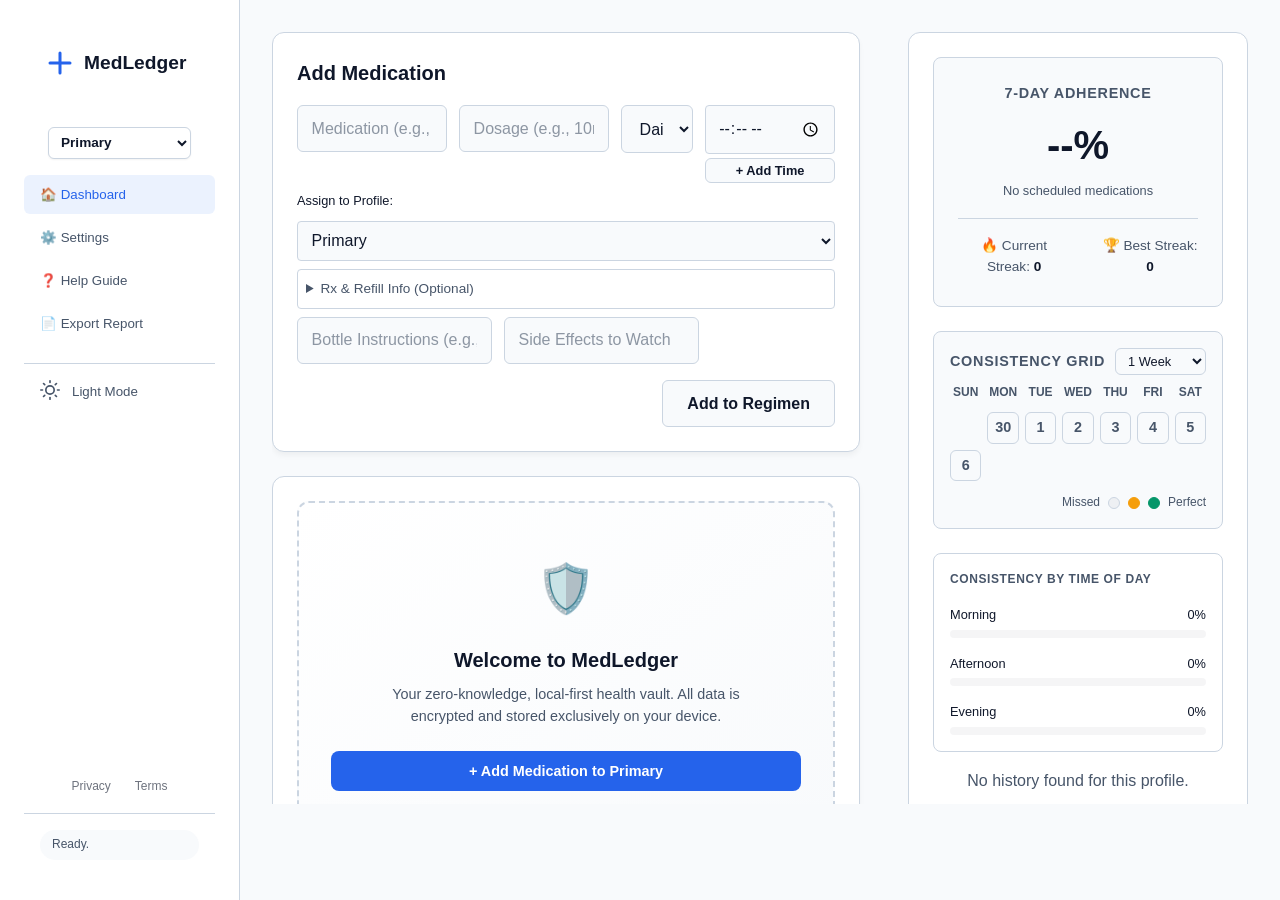
==== commit 88757d0c: "Refactor HTML elements for better structure Signed-off-by: Brian E Turner <1096113+ArchKaine@users.n" ====
--- a/index.html
+++ b/index.html
@@ -29,17 +29,17 @@
                     </svg>
                     <span>MedLedger</span>
                 </div>
-                <select id="global-profile-sidebar" class="global-profile-select" onchange="switchActiveProfile(this.value)">
+                <select id="global-profile-sidebar" class="global-profile-select">
                     <option value="Primary">Primary</option>
                 </select>
             </div>
             
             <nav style="padding-top: 1rem;">
-                <button class="nav-item active" onclick="if(typeof switchTab === 'function') switchTab('today')">🏠 Dashboard</button>
-                <button class="nav-item nav-dev-mode-btn" onclick="if(typeof toggleDevMode === 'function') toggleDevMode()" style="display: none;">🛠 Dev Mode</button>
-                <button class="nav-item" onclick="document.getElementById('settings-modal').showModal()">⚙️ Settings</button>
-                <button class="nav-item" onclick="if(typeof openHelpModal === 'function') openHelpModal()">❓ Help Guide</button>
-                <button class="nav-item" onclick="if(typeof exportHTMLReport === 'function') exportHTMLReport()">📄 Export Report</button>
+                <button id="nav-dashboard" class="nav-item active">🏠 Dashboard</button>
+                <button id="nav-dev-mode-btn" class="nav-item nav-dev-mode-btn" style="display: none;">🛠 Dev Mode</button>
+                <button id="nav-settings-toggle" class="nav-item">⚙️ Settings</button>
+                <button id="nav-help-toggle" class="nav-item">❓ Help Guide</button>
+                <button id="nav-export-report" class="nav-item">📄 Export Report</button>
                 
                 <button class="nav-item theme-toggle-btn" aria-label="Toggle Theme" style="display: flex; align-items: center; gap: 0.75rem; margin-top: 1rem; padding-top: 1rem; border-top: 1px solid var(--border-color); border-radius: 0;">
                     <span class="theme-icon-slot"></span>
@@ -65,7 +65,7 @@
 
                 <div class="header-restricted-zone">
                     <div class="nav-dev-mode-btn" style="display: none;">
-                        <button aria-label="Toggle Dev Mode" class="icon-btn" onclick="if(typeof toggleDevMode === 'function') toggleDevMode()" style="color: var(--danger-color);">
+                        <button id="header-dev-mode-toggle" aria-label="Toggle Dev Mode" class="icon-btn" style="color: var(--danger-color);">
                             <svg width="20" height="20" viewBox="0 0 24 24" fill="none" stroke="currentColor" stroke-width="2" stroke-linecap="round" stroke-linejoin="round">
                                 <path d="M10.29 3.86L1.82 18a2 2 0 0 0 1.71 3h16.94a2 2 0 0 0 1.71-3L13.71 3.86a2 2 0 0 0-3.42 0z"></path>
                                 <line x1="12" y1="9" x2="12" y2="13"></line>
@@ -76,7 +76,7 @@
                 </div>
 
                 <div class="header-controls">
-                    <button aria-label="Help" class="icon-btn" onclick="if(typeof openHelpModal === 'function') openHelpModal()">
+                    <button id="header-help-toggle" aria-label="Help" class="icon-btn">
                         <svg width="20" height="20" viewBox="0 0 24 24" fill="none" stroke="currentColor" stroke-width="2" stroke-linecap="round" stroke-linejoin="round">
                             <circle cx="12" cy="12" r="10"></circle>
                             <path d="M9.09 9a3 3 0 0 1 5.83 1c0 2-3 3-3 3"></path>
@@ -86,7 +86,7 @@
                     <button aria-label="Toggle Theme" class="icon-btn theme-toggle-btn">
                         <span class="theme-icon-slot"></span>
                     </button>
-                    <button id="settings-toggle" aria-label="Settings" class="icon-btn" onclick="document.getElementById('settings-modal').showModal()">
+                    <button id="settings-toggle" aria-label="Settings" class="icon-btn">
                         <svg width="20" height="20" viewBox="0 0 24 24" fill="none" stroke="currentColor" stroke-width="2" stroke-linecap="round" stroke-linejoin="round">
                             <circle cx="12" cy="12" r="3"></circle>
                             <path d="M19.4 15a1.65 1.65 0 0 0 .33 1.82l.06.06a2 2 0 0 1 0 2.83 2 2 0 0 1-2.83 0l-.06-.06a1.65 1.65 0 0 0-1.82-.33 1.65 1.65 0 0 0-1 1.51V21a2 2 0 0 1-2 2 2 2 0 0 1-2-2v-.09A1.65 1.65 0 0 0 9 19.4a1.65 1.65 0 0 0-1.82.33l-.06.06a2 2 0 0 1 0-2.83 2 2 0 0 1 2.83 0l.06.06a1.65 1.65 0 0 0 1.82.33H9a1.65 1.65 0 0 0 1-1.51V3a2 2 0 0 1 2-2 2 2 0 0 1 2 2v.09a1.65 1.65 0 0 0 1 1.51 1.65 1.65 0 0 0 1.82-.33l.06-.06a2 2 0 0 1 2.83 0 2 2 0 0 1 0 2.83l-.06.06a1.65 1.65 0 0 0-.33 1.82V9a1.65 1.65 0 0 0 1.51 1H21a2 2 0 0 1 2 2 2 2 0 0 1-2 2h-.09a1.65 1.65 0 0 0-1.51 1z"></path>
@@ -101,7 +101,7 @@
             <div class="main-content-area">
                 <div class="mobile-utility-bar">
                     <div class="mobile-utility-row">
-                        <select id="global-profile-mobile" class="global-profile-select" onchange="switchActiveProfile(this.value)">
+                        <select id="global-profile-mobile" class="global-profile-select">
                             <option value="Primary">Primary</option>
                         </select>
                         <div id="status-bar-mobile" class="status-indicator">Initializing...</div>
@@ -110,7 +110,7 @@
 
                 <section id="med-config" class="card">
                     <h2>Add Medication</h2>
-                    <form id="add-med-form" onsubmit="handleAddMed(event)">
+                    <form id="add-med-form">
                         <div class="inline-form" style="margin-bottom: 0.5rem; align-items: flex-start;">
                             <input type="text" id="new-med-name" placeholder="Medication (e.g., Lisinopril)" required style="flex: 1.5;">
                             <input type="text" id="new-med-dose" placeholder="Dosage (e.g., 10mg)" required style="flex: 1;">
@@ -127,7 +127,7 @@
                                 <div id="new-med-times-container" style="display: flex; flex-direction: column; gap: 0.25rem;">
                                     <input type="time" class="time-input" style="padding: 0.75rem; border: 1px solid var(--border-color); border-radius: 4px; background-color: var(--bg-primary); color: var(--text-primary); font-family: inherit;">
                                 </div>
-                                <button type="button" onclick="addTimeField('new-med-times-container')" class="btn btn-secondary" style="padding: 0.25rem; font-size: 0.8rem;">+ Add Time</button>
+                                <button type="button" id="btn-add-time" class="btn btn-secondary" style="padding: 0.25rem; font-size: 0.8rem;">+ Add Time</button>
                             </div>
                         </div>
 
@@ -161,7 +161,7 @@
 
                         <div class="form-group" style="margin-bottom: 0.5rem;">
                             <label class="form-label" style="font-size: 0.8rem; margin-bottom: 0.25rem; display: block;">Assign to Profile:</label>
-                            <select id="new-med-profile" onchange="handleProfileChange('new-med-profile')" style="width: 100%; padding: 0.6rem; background: var(--bg-primary); border: 1px solid var(--border-color); border-radius: 4px; color: var(--text-primary);">
+                            <select id="new-med-profile" style="width: 100%; padding: 0.6rem; background: var(--bg-primary); border: 1px solid var(--border-color); border-radius: 4px; color: var(--text-primary);">
                                 <option value="Primary">Primary</option>
                                 <option value="ADD_NEW">+ Create New Profile...</option>
                             </select>
@@ -191,8 +191,8 @@
                 </section>
 
                 <div class="tab-navigation" style="justify-content: flex-start; align-items: center;">
-                    <button id="tab-today" class="tab-btn active" onclick="switchTab('today')">Today's Regimen</button>
-                    <button id="tab-history" class="tab-btn" onclick="switchTab('history')">History Log</button>
+                    <button id="tab-today" class="tab-btn active">Today's Regimen</button>
+                    <button id="tab-history" class="tab-btn">History Log</button>
                 </div>
 
                 <section id="daily-schedule" class="card tab-view active-view">
@@ -203,8 +203,8 @@
                             <input type="datetime-local" id="manual-time">
                         </div>
                         <div class="action-group">
-                            <button type="button" id="btn-submit-selected" class="btn btn-secondary" onclick="logSelected()">Log Selected</button>
-                            <button type="button" id="btn-submit-all" class="btn btn-primary" onclick="logAll()">Log All Medications</button>
+                            <button type="button" id="btn-submit-selected" class="btn btn-secondary">Log Selected</button>
+                            <button type="button" id="btn-submit-all" class="btn btn-primary">Log All Medications</button>
                         </div>
                     </form>
                 </section>
@@ -294,8 +294,7 @@
         </div>
 
         <div style="border-top: 1px solid var(--border-color); padding-top: 1rem; margin-top: 1rem;">
-            <button type="button" class="btn btn-secondary" style="width:100%; position:relative; overflow:hidden; display:flex; align-items:center; justify-content:center; gap:0.75rem;" 
-                onclick="document.getElementById('theme-creator-modal').showModal(); if(typeof initThemeCreator === 'function') initThemeCreator();">
+            <button type="button" id="btn-launch-theme-creator" class="btn btn-secondary" style="width:100%; position:relative; overflow:hidden; display:flex; align-items:center; justify-content:center; gap:0.75rem;">
                 <div id="theme-btn-preview" style="position:absolute; bottom:0; left:0; width:100%; height:4px; opacity:0.8;"></div>
                 🎨 Launch Theme Creator
             </button>
@@ -329,7 +328,7 @@
             <input type="text" name="username" autocomplete="username" value="MedLedger_Vault" style="position: absolute; width: 1px; height: 1px; opacity: 0; pointer-events: none;" tabindex="-1">
             <div class="form-group vault-input-wrapper">
                 <input type="password" id="vault-password" name="password" placeholder="Encryption Password" autocomplete="current-password">
-                <button type="button" id="btn-peek-password" class="icon-btn peek-btn" aria-label="Peek at Password" onclick="if(typeof togglePasswordVisibility === 'function') togglePasswordVisibility()">
+                <button type="button" id="btn-peek-password" class="icon-btn peek-btn" aria-label="Peek at Password">
                     <svg id="peek-icon" width="20" height="20" viewBox="0 0 24 24" fill="none" stroke="currentColor" stroke-width="2" stroke-linecap="round" stroke-linejoin="round">
                         <path d="M1 12s4-8 11-8 11 8 11 8-4 8-11 8-11-8-11-8z"></path>
                         <circle cx="12" cy="12" r="3"></circle>
@@ -348,11 +347,11 @@
                     <svg width="18" height="18" viewBox="0 0 24 24" fill="none" stroke="currentColor" stroke-width="2" stroke-linecap="round" stroke-linejoin="round"><path d="M21 15v4a2 2 0 0 1-2 2H5a2 2 0 0 1-2-2v-4"></path><polyline points="17 8 12 3 7 8"></polyline><line x1="12" y1="3" x2="12" y2="15"></line></svg>
                     Cloud Sync (Google Drive)
                 </h3>
-                <button type="button" id="btn-gdrive-login" class="btn btn-secondary" style="width: 100%;" onclick="if(typeof loginGoogleDrive === 'function') loginGoogleDrive()">Sign in to Google</button>
+                <button type="button" id="btn-gdrive-login" class="btn btn-secondary" style="width: 100%;">Sign in to Google</button>
                 <div id="cloud-sync-controls" class="cloud-controls" style="display: none; flex-wrap: wrap;">
                     <button type="button" id="btn-cloud-push" class="btn btn-primary" style="flex: 1;">Push to Cloud</button>
                     <button type="button" id="btn-cloud-pull" class="btn btn-secondary" style="flex: 1;">Pull from Cloud</button>
-                    <button type="button" id="btn-gdrive-logout" class="btn btn-danger" style="flex: 100%; margin-top: 0.5rem; margin-right: 0;" onclick="if(typeof logoutGoogleDrive === 'function') logoutGoogleDrive()">Disconnect Cloud</button>
+                    <button type="button" id="btn-gdrive-logout" class="btn btn-danger" style="flex: 100%; margin-top: 0.5rem; margin-right: 0;">Disconnect Cloud</button>
                 </div>
             </div>
             <div style="margin-top: 1rem; padding: 1rem; background: rgba(0,0,0,0.1); border-radius: 4px; border: 1px solid var(--border-color);">
@@ -393,13 +392,13 @@
             <div id="vault-status" style="margin-top: 0.5rem; font-size: 0.875rem; font-weight: bold; text-align: center;"></div>
         </form>
         <div class="action-group modal-actions" style="margin-top: 1.5rem;">
-            <button type="button" id="btn-close-settings" class="btn btn-primary" style="width:100%;" onclick="document.getElementById('settings-modal').close()">Done</button>
+            <button type="button" id="btn-close-settings" class="btn btn-primary" style="width:100%;">Done</button>
         </div>
     </dialog>
 
     <dialog id="edit-med-modal" class="card modal" style="max-height: 90vh; overflow-y: auto;">
         <h2>Edit Medication</h2>
-        <form id="edit-med-form" class="edit-form" onsubmit="saveEditedMed(event)">
+        <form id="edit-med-form" class="edit-form">
             <input type="hidden" id="edit-med-id">
             <div class="form-group">
                 <label class="form-label" for="edit-med-name">Name</label>
@@ -411,7 +410,7 @@
             </div>
             <div class="form-group">
                 <label class="form-label" for="edit-med-profile">Assigned Profile</label>
-                <select id="edit-med-profile" onchange="handleProfileChange('edit-med-profile')" style="padding: 0.75rem; border: 1px solid var(--border-color); border-radius: 4px; background: var(--bg-primary); color: var(--text-primary);">
+                <select id="edit-med-profile" style="padding: 0.75rem; border: 1px solid var(--border-color); border-radius: 4px; background: var(--bg-primary); color: var(--text-primary);">
                     <option value="Primary">Primary</option>
                 </select>
             </div>
@@ -456,7 +455,7 @@
             <div class="form-group">
                 <label class="form-label">Reminder Times</label>
                 <div id="edit-med-times-container" style="display: flex; flex-direction: column; gap: 0.5rem; margin-bottom: 0.5rem;"></div>
-                <button type="button" onclick="addTimeField('edit-med-times-container')" class="btn btn-secondary" style="padding: 0.5rem; font-size: 0.8rem; align-self: flex-start;">+ Add Another Time</button>
+                <button type="button" id="btn-edit-add-time" class="btn btn-secondary" style="padding: 0.5rem; font-size: 0.8rem; align-self: flex-start;">+ Add Another Time</button>
             </div>
             <details style="margin-bottom: 1rem; border: 1px solid var(--border-color); padding: 0.75rem; border-radius: 4px; background: rgba(0,0,0,0.1);">
                 <summary style="cursor: pointer; font-size: 0.85rem; color: var(--text-secondary); font-weight: 500; user-select: none;">Rx & Refill Info (Optional)</summary>
@@ -494,8 +493,8 @@
             </div>
 
             <div class="action-group modal-actions">
-                <button type="button" id="btn-cancel-edit" class="btn btn-secondary" onclick="document.getElementById('edit-med-modal').close()">Cancel</button>
-                <button type="button" id="btn-delete-med" class="btn btn-danger" onclick="deleteMedication()">Delete</button>
+                <button type="button" id="btn-cancel-edit" class="btn btn-secondary">Cancel</button>
+                <button type="button" id="btn-delete-med" class="btn btn-danger">Delete</button>
                 <button type="submit" class="btn btn-primary">Save Changes</button>
             </div>
         </form>
@@ -511,8 +510,8 @@
         </p>
         <div id="theme-creator-controls"></div>
         <div class="action-group modal-actions" style="margin-top: 1.5rem;">
-            <button type="button" class="btn btn-secondary" style="flex:1;" onclick="if(typeof resetThemeCreator === 'function') resetThemeCreator()">Reset</button>
-            <button type="button" class="btn btn-primary" style="flex:2;" onclick="if(typeof saveCustomTheme === 'function') saveCustomTheme()">Save & Apply</button>
+            <button type="button" id="btn-reset-theme" class="btn btn-secondary" style="flex:1;">Reset</button>
+            <button type="button" id="btn-save-theme" class="btn btn-primary" style="flex:2;">Save & Apply</button>
         </div>
     </dialog>
 
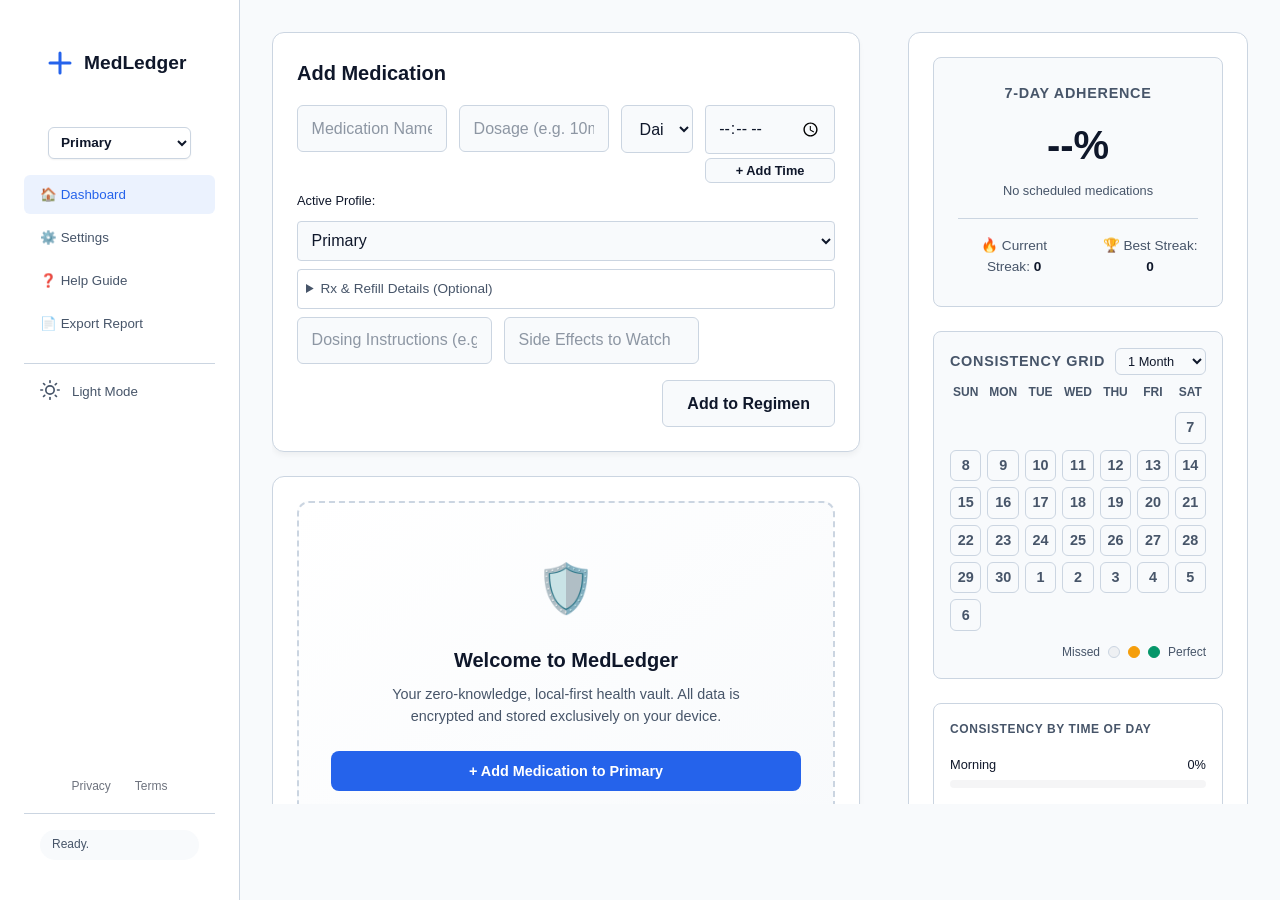
==== commit 6d5dbe46: "Update print statement from 'Hello' to 'Goodbye' Signed-off-by: Brian E Turner <1096113+ArchKaine@us" ====
--- a/index.html
+++ b/index.html
@@ -17,10 +17,11 @@
     <meta name="apple-mobile-web-app-title" content="MedLedger">
     <link rel="apple-touch-icon" href="/icon.png">
     <meta http-equiv="Content-Security-Policy" content="default-src 'self'; script-src 'self' 'unsafe-inline' https://accounts.google.com; style-src 'self' 'unsafe-inline' https://fonts.googleapis.com; font-src 'self' https://fonts.gstatic.com; connect-src 'self' https://www.googleapis.com https://www.wikidata.org https://api.fda.gov https://accounts.google.com; img-src 'self' data:; frame-src https://accounts.google.com; worker-src 'self'; child-src https://accounts.google.com; object-src 'none';">
-    <title>MedLedger</title>
+    <title>MedLedger - Medication Dashboard</title>
 </head>
 <body>
     <div class="app-shell">
+        
         <aside class="sidebar-nav">
             <div class="sidebar-brand-container">
                 <div class="sidebar-brand" style="padding: 0;">
@@ -60,7 +61,7 @@
         <header class="app-header">
             <div class="header-content">
                 <div class="header-branding">
-                    <h1>MedLedger</h1>
+                    <h1>MedLedger Dashboard</h1>
                 </div>
 
                 <div class="header-restricted-zone">
@@ -112,8 +113,8 @@
                     <h2>Add Medication</h2>
                     <form id="add-med-form">
                         <div class="inline-form" style="margin-bottom: 0.5rem; align-items: flex-start;">
-                            <input type="text" id="new-med-name" placeholder="Medication (e.g., Lisinopril)" required style="flex: 1.5;">
-                            <input type="text" id="new-med-dose" placeholder="Dosage (e.g., 10mg)" required style="flex: 1;">
+                            <input type="text" id="new-med-name" placeholder="Medication Name" required style="flex: 1.5;">
+                            <input type="text" id="new-med-dose" placeholder="Dosage (e.g. 10mg)" required style="flex: 1;">
                             <select id="new-med-freq" required style="flex: 1.5;">
                                 <option value="Daily" selected>Daily</option>
                                 <option value="Morning">Morning</option>
@@ -132,7 +133,7 @@
                         </div>
 
                         <div id="new-med-specific-days" style="display: none; margin-bottom: 0.5rem; flex: 100%;">
-                            <label class="form-label" style="font-size: 0.8rem; margin-bottom: 0.25rem; display: block;">Select Days:</label>
+                            <label class="form-label" style="font-size: 0.8rem; margin-bottom: 0.25rem; display: block;">Select Scheduled Days:</label>
                             <div class="days-picker" style="display: flex; gap: 0.5rem; flex-wrap: wrap; background: var(--bg-primary); padding: 0.5rem; border: 1px solid var(--border-color); border-radius: 4px;">
                                 <label><input type="checkbox" name="new-med-days" value="0"> Sun</label>
                                 <label><input type="checkbox" name="new-med-days" value="1"> Mon</label>
@@ -154,13 +155,13 @@
                                 <input type="number" id="new-med-cycle-off" placeholder="e.g. 7" style="width: 100%; padding: 0.5rem; background: var(--bg-primary); border: 1px solid var(--border-color); border-radius: 4px; color: var(--text-primary);">
                             </div>
                             <div style="flex: 1;">
-                                <label class="form-label" style="font-size: 0.8rem;">Cycle Start Date</label>
+                                <label class="form-label" style="font-size: 0.8rem;">Start Date</label>
                                 <input type="date" id="new-med-cycle-start" style="width: 100%; padding: 0.5rem; background: var(--bg-primary); border: 1px solid var(--border-color); border-radius: 4px; color: var(--text-primary);">
                             </div>
                         </div>
 
                         <div class="form-group" style="margin-bottom: 0.5rem;">
-                            <label class="form-label" style="font-size: 0.8rem; margin-bottom: 0.25rem; display: block;">Assign to Profile:</label>
+                            <label class="form-label" style="font-size: 0.8rem; margin-bottom: 0.25rem; display: block;">Active Profile:</label>
                             <select id="new-med-profile" style="width: 100%; padding: 0.6rem; background: var(--bg-primary); border: 1px solid var(--border-color); border-radius: 4px; color: var(--text-primary);">
                                 <option value="Primary">Primary</option>
                                 <option value="ADD_NEW">+ Create New Profile...</option>
@@ -168,20 +169,20 @@
                         </div>
 
                         <details style="margin-bottom: 0.5rem; border: 1px solid var(--border-color); padding: 0.5rem; border-radius: 4px; background: var(--bg-surface);">
-                            <summary style="cursor: pointer; font-size: 0.85rem; color: var(--text-secondary); font-weight: 500; user-select: none;">Rx & Refill Info (Optional)</summary>
+                            <summary style="cursor: pointer; font-size: 0.85rem; color: var(--text-secondary); font-weight: 500; user-select: none;">Rx & Refill Details (Optional)</summary>
                             <div class="inline-form" style="margin-top: 0.75rem;">
-                                <input type="text" id="new-med-rx" placeholder="Rx Number" style="flex: 1; font-size: 0.9rem; padding: 0.6rem;">
-                                <input type="text" id="new-med-doctor" placeholder="Doctor Name" style="flex: 1; font-size: 0.9rem; padding: 0.6rem;">
+                                <input type="text" id="new-med-rx" placeholder="Rx #" style="flex: 1; font-size: 0.9rem; padding: 0.6rem;">
+                                <input type="text" id="new-med-doctor" placeholder="Prescribing Doctor" style="flex: 1; font-size: 0.9rem; padding: 0.6rem;">
                                 <input type="tel" id="new-med-phone" placeholder="Pharmacy Phone" style="flex: 1; font-size: 0.9rem; padding: 0.6rem;">
                             </div>
                         </details>
 
                         <div class="inline-form" style="margin-bottom: 0.5rem;">
-                            <input type="text" id="new-med-instructions" placeholder="Bottle Instructions (e.g., Take with food)" style="flex: 2;">
+                            <input type="text" id="new-med-instructions" placeholder="Dosing Instructions (e.g., Take with food)" style="flex: 2;">
                             <input type="text" id="new-med-side-effects" placeholder="Side Effects to Watch" style="flex: 2;">
                             <div style="display:flex; flex:1.5; gap:0.5rem;">
                                 <input type="number" id="new-med-inventory" placeholder="Initial Count" min="0" style="flex: 1; display: none;">
-                                <input type="number" id="new-med-prescribed-qty" placeholder="Typical Qty (e.g. 30)" min="1" style="flex: 1; display: none; background:var(--bg-primary); border:1px solid var(--border-color); border-radius:4px; color:var(--text-primary); padding:0.75rem;">
+                                <input type="number" id="new-med-prescribed-qty" placeholder="Std. Refill Qty" min="1" style="flex: 1; display: none; background:var(--bg-primary); border:1px solid var(--border-color); border-radius:4px; color:var(--text-primary); padding:0.75rem;">
                             </div>
                         </div>
                         <div class="action-group" style="justify-content: flex-end;">
@@ -199,12 +200,12 @@
                     <form id="med-form">
                         <div id="checklist-container" class="checklist"></div>
                         <div class="datetime-override">
-                            <label for="manual-time" class="override-label">Time Taken (Leave blank for 'Now'):</label>
+                            <label for="manual-time" class="override-label">Backdate Entry (Leave blank for 'Now'):</label>
                             <input type="datetime-local" id="manual-time">
                         </div>
                         <div class="action-group">
                             <button type="button" id="btn-submit-selected" class="btn btn-secondary">Log Selected</button>
-                            <button type="button" id="btn-submit-all" class="btn btn-primary">Log All Medications</button>
+                            <button type="button" id="btn-submit-all" class="btn btn-primary">Log All Scheduled</button>
                         </div>
                     </form>
                 </section>
@@ -226,8 +227,8 @@
                         <div style="display: flex; justify-content: space-between; align-items: center; margin-bottom: 0.5rem;">
                             <h3 style="margin: 0; font-size: 0.9rem; color: var(--text-secondary); text-transform: uppercase; letter-spacing: 0.05em;">Consistency Grid</h3>
                             <select id="heatmap-range" style="width: auto; padding: 0.25rem 0.5rem; font-size: 0.8rem; border-color: var(--border-color);">
-                                <option value="7" selected>1 Week</option>
-                                <option value="30">1 Month</option>
+                                <option value="7">1 Week</option>
+                                <option value="30" selected>1 Month</option>
                                 <option value="90">3 Months</option>
                             </select>
                         </div>
@@ -235,9 +236,9 @@
                         <div id="heatmap-details" style="display:none; padding: 1rem; margin-top: 1rem; background: var(--bg-surface); border: 1px solid var(--border-color); border-radius: 6px; font-size: 0.9rem;"></div>
                         <div style="display: flex; justify-content: flex-end; align-items: center; gap: 0.5rem; margin-top: 0.75rem; font-size: 0.75rem; color: var(--text-secondary);">
                             <span>Missed</span>
-                            <div class="heatmap-cell level-0" style="width: 12px; height: 12px; min-width: auto; min-height: auto;"></div>
-                            <div class="heatmap-cell level-1" style="width: 12px; height: 12px; min-width: auto; min-height: auto;"></div>
-                            <div class="heatmap-cell level-2" style="width: 12px; height: 12px; min-width: auto; min-height: auto;"></div>
+                            <div class="heatmap-cell level-0" style="width: 12px; height: 12px;"></div>
+                            <div class="heatmap-cell level-1" style="width: 12px; height: 12px;"></div>
+                            <div class="heatmap-cell level-2" style="width: 12px; height: 12px;"></div>
                             <span>Perfect</span>
                         </div>
                     </div>
@@ -256,138 +257,49 @@
     <dialog id="settings-modal" class="card modal" style="max-height: 90vh; overflow-y: auto;">
         <h2>System Settings</h2>
         <div class="checklist" style="margin-bottom: 2rem;">
-            <label class="med-item" style="cursor:pointer; margin-bottom: 0.5rem;">
-                <input type="checkbox" id="toggle-babysitter" class="med-checkbox">
-                <span class="med-details">
-                    <span class="med-name">No Babysitter Mode</span>
-                    <span class="med-dose">Disables all confirmation dialogs for deletions.</span>
-                </span>
-            </label>
-            <label class="med-item" style="cursor:pointer; margin-bottom: 0.5rem;">
-                <input type="checkbox" id="toggle-expert" class="med-checkbox">
-                <span class="med-details">
-                    <span class="med-name">Expert Mode</span>
-                    <span class="med-dose">Double-click to instantly log a med. Ctrl+Enter to batch log.</span>
-                </span>
-            </label>
-            <label class="med-item" style="cursor:pointer; margin-bottom: 0.5rem;">
-                <input type="checkbox" id="toggle-reminders" class="med-checkbox">
-                <span class="med-details">
-                    <span class="med-name">Enable Local Reminders</span>
-                    <span class="med-dose">Triggers native push notifications for scheduled items.</span>
-                </span>
-            </label>
-            <label class="med-item" style="cursor:pointer;">
-                <input type="checkbox" id="toggle-inventory" class="med-checkbox">
-                <span class="med-details">
-                    <span class="med-name">Enable Pill Tracker</span>
-                    <span class="med-dose">Tracks remaining pills and warns when inventory is low.</span>
-                </span>
-            </label>
-            <label class="med-item" style="cursor:pointer; margin-bottom: 0.5rem;">
-                <input type="checkbox" id="toggle-lookup" class="med-checkbox">
-                <span class="med-details">
-                    <span class="med-name">Enable Clinical Lookups</span>
-                    <span class="med-dose">Auto-fetches drug info from OpenFDA/Wikidata when adding meds.</span>
-                </span>
-            </label>
+            <label class="med-item"><input type="checkbox" id="toggle-babysitter" class="med-checkbox"><span class="med-details"><span class="med-name">No Babysitter Mode</span><span class="med-dose">Disables deletion confirmation dialogs.</span></span></label>
+            <label class="med-item"><input type="checkbox" id="toggle-expert" class="med-checkbox"><span class="med-details"><span class="med-name">Expert Mode</span><span class="med-dose">Enables advanced logging shortcuts.</span></span></label>
+            <label class="med-item"><input type="checkbox" id="toggle-reminders" class="med-checkbox"><span class="med-details"><span class="med-name">Local Reminders</span><span class="med-dose">Enables native push notifications.</span></span></label>
+            <label class="med-item"><input type="checkbox" id="toggle-inventory" class="med-checkbox"><span class="med-details"><span class="med-name">Pill Tracker</span><span class="med-dose">Tracks remaining supply and alerts low levels.</span></span></label>
+            <label class="med-item"><input type="checkbox" id="toggle-lookup" class="med-checkbox"><span class="med-details"><span class="med-name">Clinical Lookups</span><span class="med-dose">Auto-fetches info from OpenFDA/Wikidata.</span></span></label>
         </div>
 
-        <div style="border-top: 1px solid var(--border-color); padding-top: 1rem; margin-top: 1rem;">
-            <button type="button" id="btn-launch-theme-creator" class="btn btn-secondary" style="width:100%; position:relative; overflow:hidden; display:flex; align-items:center; justify-content:center; gap:0.75rem;">
-                <div id="theme-btn-preview" style="position:absolute; bottom:0; left:0; width:100%; height:4px; opacity:0.8;"></div>
-                🎨 Launch Theme Creator
-            </button>
+        <div style="border-top: 1px solid var(--border-color); padding-top: 1rem; margin-bottom: 1.5rem;">
+            <button type="button" id="btn-launch-theme-creator" class="btn btn-secondary" style="width:100%;">🎨 Launch Theme Creator</button>
         </div>
 
-        <div style="border-top: 1px solid var(--border-color); padding-top: 1.5rem; margin-top: 1.5rem; margin-bottom: 2rem;">
-            <h3 style="font-size: 1rem; margin-bottom: 1rem; color: var(--danger-color); display: flex; align-items: center; gap: 0.5rem;">
-                <svg width="18" height="18" viewBox="0 0 24 24" fill="none" stroke="currentColor" stroke-width="2" stroke-linecap="round" stroke-linejoin="round"><path d="M10.29 3.86L1.82 18a2 2 0 0 0 1.71 3h16.94a2 2 0 0 0 1.71-3L13.71 3.86a2 2 0 0 0-3.42 0z"></path><line x1="12" y1="9" x2="12" y2="13"></line><line x1="12" y1="17" x2="12.01" y2="17"></line></svg>
-                Advanced / Testing
-            </h3>
-            <label class="med-item" style="cursor:pointer; margin-bottom: 0.5rem; border: 1px solid var(--border-color);">
-                <input type="checkbox" id="toggle-dev-menu" class="med-checkbox" style="accent-color: var(--danger-color);">
-                <span class="med-details">
-                    <span class="med-name">Enable Developer Sandbox</span>
-                    <span class="med-dose">Shows the Dev Mode toggle in the navigation menu.</span>
-                </span>
-            </label>
-            <div id="dev-menu-warning" style="display: none; padding: 1rem; background: rgba(239, 68, 68, 0.05); border: 1px solid var(--danger-color); border-radius: 8px; margin-left: 2.5rem; margin-bottom: 1rem;">
-                <label style="display: flex; align-items: flex-start; gap: 0.75rem; cursor: pointer;">
-                    <input type="checkbox" id="confirm-dev-mode" class="med-checkbox" style="margin: 0; width: 1.5rem; height: 1.5rem; accent-color: var(--danger-color);">
-                    <span style="font-size: 0.85rem; color: var(--text-primary); line-height: 1.4;">
-                        I understand that activating Dev Mode overwrites the active view with <strong>fake, procedurally generated data</strong> for testing purposes.
-                    </span>
-                </label>
-            </div>
-        </div>
-        
         <form id="vault-auth-form" class="vault-section" style="border-top: 1px solid var(--border-color); padding-top: 1.5rem;" onsubmit="event.preventDefault();">
             <h2>The Data Vault</h2>
-            <p style="font-size: 0.875rem; color: var(--text-secondary); margin-bottom: 1rem;">Set a password to encrypt data locally before syncing or exporting.</p>
-            <input type="text" name="username" autocomplete="username" value="MedLedger_Vault" style="position: absolute; width: 1px; height: 1px; opacity: 0; pointer-events: none;" tabindex="-1">
+            <p style="font-size: 0.875rem; color: var(--text-secondary); margin-bottom: 1rem;">Local AES-GCM 256 Encryption.</p>
             <div class="form-group vault-input-wrapper">
-                <input type="password" id="vault-password" name="password" placeholder="Encryption Password" autocomplete="current-password">
-                <button type="button" id="btn-peek-password" class="icon-btn peek-btn" aria-label="Peek at Password">
-                    <svg id="peek-icon" width="20" height="20" viewBox="0 0 24 24" fill="none" stroke="currentColor" stroke-width="2" stroke-linecap="round" stroke-linejoin="round">
-                        <path d="M1 12s4-8 11-8 11 8 11 8-4 8-11 8-11-8-11-8z"></path>
-                        <circle cx="12" cy="12" r="3"></circle>
-                    </svg>
+                <input type="password" id="vault-password" placeholder="Encryption Password" autocomplete="current-password">
+                <button type="button" id="btn-peek-password" class="icon-btn peek-btn" aria-label="Peek">
+                    <svg id="peek-icon" width="20" height="20" viewBox="0 0 24 24" fill="none" stroke="currentColor" stroke-width="2" stroke-linecap="round" stroke-linejoin="round"><path d="M1 12s4-8 11-8 11 8 11 8-4 8-11 8-11-8-11-8z"></path><circle cx="12" cy="12" r="3"></circle></svg>
                 </button>
             </div>
-            <div id="session-lock-controls" style="display: none; justify-content: space-between; align-items: center; margin-top: 0.5rem; padding: 0.5rem; background: rgba(16, 185, 129, 0.1); border-radius: 4px; border: 1px solid var(--success-color);">
-                <span style="font-size: 0.85rem; color: var(--success-color); display: flex; align-items: center; gap: 0.5rem;">
-                    <svg width="16" height="16" viewBox="0 0 24 24" fill="none" stroke="currentColor" stroke-width="2" stroke-linecap="round" stroke-linejoin="round"><rect x="3" y="11" width="18" height="11" rx="2" ry="2"></rect><path d="M7 11V7a5 5 0 0 1 10 0v4"></path></svg>
-                    Vault Unlocked
-                </span>
-                <button type="button" id="btn-lock-vault" class="btn btn-secondary" style="padding: 0.25rem 0.75rem; font-size: 0.8rem;">Lock Now</button>
+            <div id="session-lock-controls" style="display: none; justify-content: space-between; align-items: center; padding: 0.5rem; background: rgba(16, 185, 129, 0.1); border-radius: 4px; border: 1px solid var(--success-color);">
+                <span style="font-size: 0.85rem; color: var(--success-color);">Vault Active</span>
+                <button type="button" id="btn-lock-vault" class="btn btn-secondary" style="padding: 0.25rem 0.5rem; font-size: 0.75rem;">Lock Now</button>
             </div>
             <div style="margin-top: 1.5rem; padding: 1rem; background: rgba(0,0,0,0.1); border-radius: 4px; border: 1px solid var(--border-color);">
-                <h3 style="font-size: 1rem; margin-bottom: 0.75rem; display: flex; align-items: center; gap: 0.5rem;">
-                    <svg width="18" height="18" viewBox="0 0 24 24" fill="none" stroke="currentColor" stroke-width="2" stroke-linecap="round" stroke-linejoin="round"><path d="M21 15v4a2 2 0 0 1-2 2H5a2 2 0 0 1-2-2v-4"></path><polyline points="17 8 12 3 7 8"></polyline><line x1="12" y1="3" x2="12" y2="15"></line></svg>
-                    Cloud Sync (Google Drive)
-                </h3>
-                <button type="button" id="btn-gdrive-login" class="btn btn-secondary" style="width: 100%;">Sign in to Google</button>
+                <h3>Cloud Sync</h3>
+                <button type="button" id="btn-gdrive-login" class="btn btn-secondary" style="width: 100%;">Connect Google Drive</button>
                 <div id="cloud-sync-controls" class="cloud-controls" style="display: none; flex-wrap: wrap;">
-                    <button type="button" id="btn-cloud-push" class="btn btn-primary" style="flex: 1;">Push to Cloud</button>
-                    <button type="button" id="btn-cloud-pull" class="btn btn-secondary" style="flex: 1;">Pull from Cloud</button>
-                    <button type="button" id="btn-gdrive-logout" class="btn btn-danger" style="flex: 100%; margin-top: 0.5rem; margin-right: 0;">Disconnect Cloud</button>
+                    <button type="button" id="btn-cloud-push" class="btn btn-primary" style="flex: 1;">Push</button>
+                    <button type="button" id="btn-cloud-pull" class="btn btn-secondary" style="flex: 1;">Pull</button>
+                    <button type="button" id="btn-gdrive-logout" class="btn btn-danger" style="flex: 100%; margin-top: 0.5rem;">Disconnect</button>
                 </div>
             </div>
             <div style="margin-top: 1rem; padding: 1rem; background: rgba(0,0,0,0.1); border-radius: 4px; border: 1px solid var(--border-color);">
-                <h3 style="font-size: 1rem; margin-bottom: 0.75rem; display: flex; align-items: center; gap: 0.5rem;">
-                    <svg width="18" height="18" viewBox="0 0 24 24" fill="none" stroke="currentColor" stroke-width="2" stroke-linecap="round" stroke-linejoin="round"><path d="M22 19a2 2 0 0 1-2 2H4a2 2 0 0 1-2-2V5a2 2 0 0 1 2-2h5l2 3h9a2 2 0 0 1 2 2z"></path></svg>
-                    Local Vault
-                </h3>
+                <h3>Data Portability</h3>
                 <div class="action-group" style="margin: 0;">
-                    <button type="button" id="btn-export-vault" class="btn btn-secondary" style="font-size: 0.85rem; flex: 1;">Backup Device</button>
-                    <label for="import-vault-file" class="btn btn-secondary" style="cursor: pointer; font-size: 0.85rem; flex: 1; text-align: center; margin: 0;">Restore Device</label>
-                    <input type="file" id="import-vault-file" accept=".medvault,.json" style="display: none;" onclick="this.value=null;">
-                </div>
-                <div style="text-align: center; margin-top: 0.75rem;">
-                    <a href="inspector.html" target="_blank" style="color: var(--accent-color); font-size: 0.8rem; text-decoration: none; font-weight: 500;">🔍 Open Vault Data Inspector</a>
-                </div>
-            </div>
-            <div style="margin-top: 1rem; padding: 1rem; background: rgba(0,0,0,0.1); border-radius: 4px; border: 1px solid var(--border-color);">
-                <h3 style="font-size: 1rem; margin-bottom: 0.75rem; display: flex; align-items: center; gap: 0.5rem;">
-                    <svg width="18" height="18" viewBox="0 0 24 24" fill="none" stroke="currentColor" stroke-width="2" stroke-linecap="round" stroke-linejoin="round"><path d="M14 2H6a2 2 0 0 0-2 2v16a2 2 0 0 0 2 2h12a2 2 0 0 0 2-2V8z"></path><polyline points="14 2 14 8 20 8"></polyline><line x1="16" y1="13" x2="8" y2="13"></line><line x1="16" y1="17" x2="8" y2="17"></line><polyline points="10 9 9 9 8 9"></polyline></svg>
-                    Clinician Reports
-                </h3>
-                <div class="action-group" style="margin: 0;">
-                    <button type="button" id="btn-export-csv" class="btn btn-secondary" style="font-size: 0.85rem; flex: 1;">Data (CSV)</button>
-                    <button type="button" id="btn-export-html" class="btn btn-primary" style="font-size: 0.85rem; flex: 2;">Printable Report (HTML)</button>
-                </div>
-            </div>
-            <div style="margin-top: 1rem; padding: 1rem; background: rgba(0,0,0,0.1); border-radius: 4px; border: 1px solid var(--border-color);">
-                <h3 style="font-size: 1rem; margin-bottom: 0.75rem; display: flex; align-items: center; gap: 0.5rem;">
-                    <svg width="18" height="18" viewBox="0 0 24 24" fill="none" stroke="currentColor" stroke-width="2" stroke-linecap="round" stroke-linejoin="round"><rect x="2" y="2" width="20" height="8" rx="2" ry="2"></rect><rect x="2" y="14" width="20" height="8" rx="2" ry="2"></rect><line x1="6" y1="6" x2="6.01" y2="6"></line><line x1="6" y1="18" x2="6.01" y2="18"></line></svg>
-                    Data Management
-                </h3>
-                <div class="inline-form" style="margin-bottom: 0.5rem; align-items: stretch;">
-                    <input type="number" id="archive-days" value="90" min="1" style="flex: 1; padding: 0.5rem; max-width: 80px;" title="Days to keep active">
-                    <button type="button" id="btn-archive-logs" class="btn btn-secondary" style="flex: 2; font-size: 0.85rem;">Archive Older Days</button>
-                </div>
-                <button type="button" id="btn-restore-archives" class="btn btn-primary" style="width: 100%; font-size: 0.85rem; margin-top: 0.25rem;">Restore All Archives to Active</button>
+                    <button type="button" id="btn-export-vault" class="btn btn-secondary" style="flex: 1;">Backup File</button>
+                    <label for="import-vault-file" class="btn btn-secondary" style="cursor: pointer; flex: 1; text-align: center; margin: 0;">Restore File</label>
+                    <input type="file" id="import-vault-file" accept=".medvault,.json" style="display: none;">
+                </div>
+                <div style="text-align: center; margin-top: 1rem;">
+                    <a href="inspector.html" target="_blank" style="color: var(--accent-color); font-size: 0.8rem; text-decoration: none;">🔍 Launch Vault Inspector</a>
+                </div>
             </div>
             <div id="vault-status" style="margin-top: 0.5rem; font-size: 0.875rem; font-weight: bold; text-align: center;"></div>
         </form>
@@ -400,35 +312,20 @@
         <h2>Edit Medication</h2>
         <form id="edit-med-form" class="edit-form">
             <input type="hidden" id="edit-med-id">
-            <div class="form-group">
-                <label class="form-label" for="edit-med-name">Name</label>
-                <input type="text" id="edit-med-name" required>
-            </div>
-            <div class="form-group">
-                <label class="form-label" for="edit-med-dose">Dosage</label>
-                <input type="text" id="edit-med-dose" required>
-            </div>
-            <div class="form-group">
-                <label class="form-label" for="edit-med-profile">Assigned Profile</label>
+            <div class="form-group"><label class="form-label">Name</label><input type="text" id="edit-med-name" required></div>
+            <div class="form-group"><label class="form-label">Dosage</label><input type="text" id="edit-med-dose" required></div>
+            <div class="form-group"><label class="form-label">Assigned Profile</label>
                 <select id="edit-med-profile" style="padding: 0.75rem; border: 1px solid var(--border-color); border-radius: 4px; background: var(--bg-primary); color: var(--text-primary);">
                     <option value="Primary">Primary</option>
                 </select>
             </div>
-            <div class="form-group">
-                <label class="form-label" for="edit-med-freq">Frequency</label>
+            <div class="form-group"><label class="form-label">Frequency</label>
                 <select id="edit-med-freq" required>
-                    <option value="Daily">Daily</option>
-                    <option value="Morning">Morning</option>
-                    <option value="Night">Night</option>
-                    <option value="Weekly">Weekly</option>
-                    <option value="As Needed">As Needed (PRN)</option>
-                    <option value="Specific Days">Specific Days</option>
-                    <option value="Cyclic">Cyclic (On/Off)</option>
+                    <option value="Daily">Daily</option><option value="Morning">Morning</option><option value="Night">Night</option><option value="Weekly">Weekly</option><option value="As Needed">As Needed</option><option value="Specific Days">Specific Days</option><option value="Cyclic">Cyclic</option>
                 </select>
             </div>
             <div id="edit-med-specific-days" style="display: none; margin-bottom: 1rem;">
-                <label class="form-label" style="font-size: 0.8rem; margin-bottom: 0.25rem; display: block;">Select Days:</label>
-                <div style="display: flex; gap: 0.5rem; flex-wrap: wrap; background: var(--bg-primary); padding: 0.5rem; border: 1px solid var(--border-color); border-radius: 4px;">
+                <div style="display: flex; gap: 0.5rem; flex-wrap: wrap;">
                     <label><input type="checkbox" name="edit-med-days" value="0"> Sun</label>
                     <label><input type="checkbox" name="edit-med-days" value="1"> Mon</label>
                     <label><input type="checkbox" name="edit-med-days" value="2"> Tue</label>
@@ -438,61 +335,18 @@
                     <label><input type="checkbox" name="edit-med-days" value="6"> Sat</label>
                 </div>
             </div>
-            <div id="edit-med-cyclic" style="display: none; margin-bottom: 1rem; gap: 0.5rem; flex-wrap: wrap;">
-                <div style="flex: 1; min-width: 80px;">
-                    <label class="form-label" style="font-size: 0.8rem;">Days On</label>
-                    <input type="number" id="edit-med-cycle-on" style="width: 100%; padding: 0.5rem; background: var(--bg-primary); border: 1px solid var(--border-color); border-radius: 4px; color: var(--text-primary);">
-                </div>
-                <div style="flex: 1; min-width: 80px;">
-                    <label class="form-label" style="font-size: 0.8rem;">Days Off</label>
-                    <input type="number" id="edit-med-cycle-off" style="width: 100%; padding: 0.5rem; background: var(--bg-primary); border: 1px solid var(--border-color); border-radius: 4px; color: var(--text-primary);">
-                </div>
-                <div style="flex: 1; min-width: 120px;">
-                    <label class="form-label" style="font-size: 0.8rem;">Start Date</label>
-                    <input type="date" id="edit-med-cycle-start" style="width: 100%; padding: 0.5rem; background: var(--bg-primary); border: 1px solid var(--border-color); border-radius: 4px; color: var(--text-primary);">
-                </div>
-            </div>
-            <div class="form-group">
-                <label class="form-label">Reminder Times</label>
-                <div id="edit-med-times-container" style="display: flex; flex-direction: column; gap: 0.5rem; margin-bottom: 0.5rem;"></div>
-                <button type="button" id="btn-edit-add-time" class="btn btn-secondary" style="padding: 0.5rem; font-size: 0.8rem; align-self: flex-start;">+ Add Another Time</button>
-            </div>
-            <details style="margin-bottom: 1rem; border: 1px solid var(--border-color); padding: 0.75rem; border-radius: 4px; background: rgba(0,0,0,0.1);">
-                <summary style="cursor: pointer; font-size: 0.85rem; color: var(--text-secondary); font-weight: 500; user-select: none;">Rx & Refill Info (Optional)</summary>
-                <div class="form-group" style="margin-top: 0.75rem;">
-                    <label class="form-label" style="font-size: 0.8rem;" for="edit-med-rx">Rx Number</label>
-                    <input type="text" id="edit-med-rx" style="padding: 0.6rem; font-size: 0.9rem;">
-                </div>
-                <div class="form-group">
-                    <label class="form-label" style="font-size: 0.8rem;" for="edit-med-doctor">Prescribing Doctor</label>
-                    <input type="text" id="edit-med-doctor" style="padding: 0.6rem; font-size: 0.9rem;">
-                </div>
-                <div class="form-group">
-                    <label class="form-label" style="font-size: 0.8rem;" for="edit-med-phone">Pharmacy Phone</label>
-                    <input type="tel" id="edit-med-phone" style="padding: 0.6rem; font-size: 0.9rem;">
-                </div>
-            </details>
-            <div class="form-group">
-                <label class="form-label" for="edit-med-instructions">Bottle Instructions</label>
-                <input type="text" id="edit-med-instructions" placeholder="e.g., Do not crush" style="padding: 0.75rem; border: 1px solid var(--border-color); border-radius: 4px; background-color: var(--bg-primary); color: var(--text-primary); font-size: 1rem;">
-            </div>
-            <div class="form-group">
-                <label class="form-label" for="edit-med-side-effects">Side Effects to Watch</label>
-                <input type="text" id="edit-med-side-effects" placeholder="e.g., Drowsiness, Nausea" style="padding: 0.75rem; border: 1px solid var(--border-color); border-radius: 4px; background-color: var(--bg-primary); color: var(--text-primary); font-size: 1rem;">
-            </div>
-            
-            <div class="form-group" id="edit-inventory-group" style="display: none;">
-                <label class="form-label" for="edit-med-inventory">Inventory Supply</label>
+            <div id="edit-med-times-container" style="display: flex; flex-direction: column; gap: 0.5rem; margin-bottom: 0.5rem;"></div>
+            <button type="button" id="btn-edit-add-time" class="btn btn-secondary" style="font-size: 0.8rem;">+ Add Time</button>
+            <div class="form-group"><label class="form-label">Instructions</label><input type="text" id="edit-med-instructions"></div>
+            <div class="form-group"><label class="form-label">Side Effects</label><input type="text" id="edit-med-side-effects"></div>
+            <div id="edit-inventory-group" class="form-group" style="display:none;">
+                <label class="form-label">Inventory & Typical Qty</label>
                 <div style="display:flex; gap:0.5rem;">
-                    <input type="number" id="edit-med-inventory" placeholder="Pills left" min="0" style="flex:1; padding: 0.75rem; border: 1px solid var(--border-color); border-radius: 4px; background-color: var(--bg-primary); color: var(--text-primary); font-size: 1rem;">
-                    <input type="number" id="edit-med-prescribed-qty" placeholder="Prescribed Qty" min="1" style="flex:1; padding: 0.75rem; border: 1px solid var(--border-color); border-radius: 4px; background-color: var(--bg-primary); color: var(--text-primary); font-size: 1rem;">
-                </div>
-                <div style="font-size: 0.75rem; color: var(--text-secondary); margin-top: 0.5rem;">
-                    The supply alert triggers at 20% of your prescribed quantity or 30 days of supply.
-                </div>
-            </div>
-
-            <div class="action-group modal-actions">
+                    <input type="number" id="edit-med-inventory" placeholder="Supply Count">
+                    <input type="number" id="edit-med-prescribed-qty" placeholder="Typical Refill">
+                </div>
+            </div>
+            <div class="action-group modal-actions" style="margin-top: 1.5rem;">
                 <button type="button" id="btn-cancel-edit" class="btn btn-secondary">Cancel</button>
                 <button type="button" id="btn-delete-med" class="btn btn-danger">Delete</button>
                 <button type="submit" class="btn btn-primary">Save Changes</button>
@@ -501,13 +355,7 @@
     </dialog>
 
     <dialog id="theme-creator-modal" class="card modal" style="max-height: 90vh; width: 90%; max-width: 450px;">
-        <h2 style="display: flex; align-items: center; gap: 0.5rem;">
-            <svg width="24" height="24" viewBox="0 0 24 24" fill="none" stroke="currentColor" stroke-width="2" stroke-linecap="round" stroke-linejoin="round"><path d="M12 2.69l5.66 5.66a8 8 0 1 1-11.31 0z"/></svg>
-            Theme Creator
-        </h2>
-        <p style="font-size: 0.85rem; color: var(--text-secondary); margin-bottom: 1.5rem;">
-            Tweak the colors of the current theme to create your own signature look. Changes are visible instantly.
-        </p>
+        <h2>🎨 Theme Creator</h2>
         <div id="theme-creator-controls"></div>
         <div class="action-group modal-actions" style="margin-top: 1.5rem;">
             <button type="button" id="btn-reset-theme" class="btn btn-secondary" style="flex:1;">Reset</button>
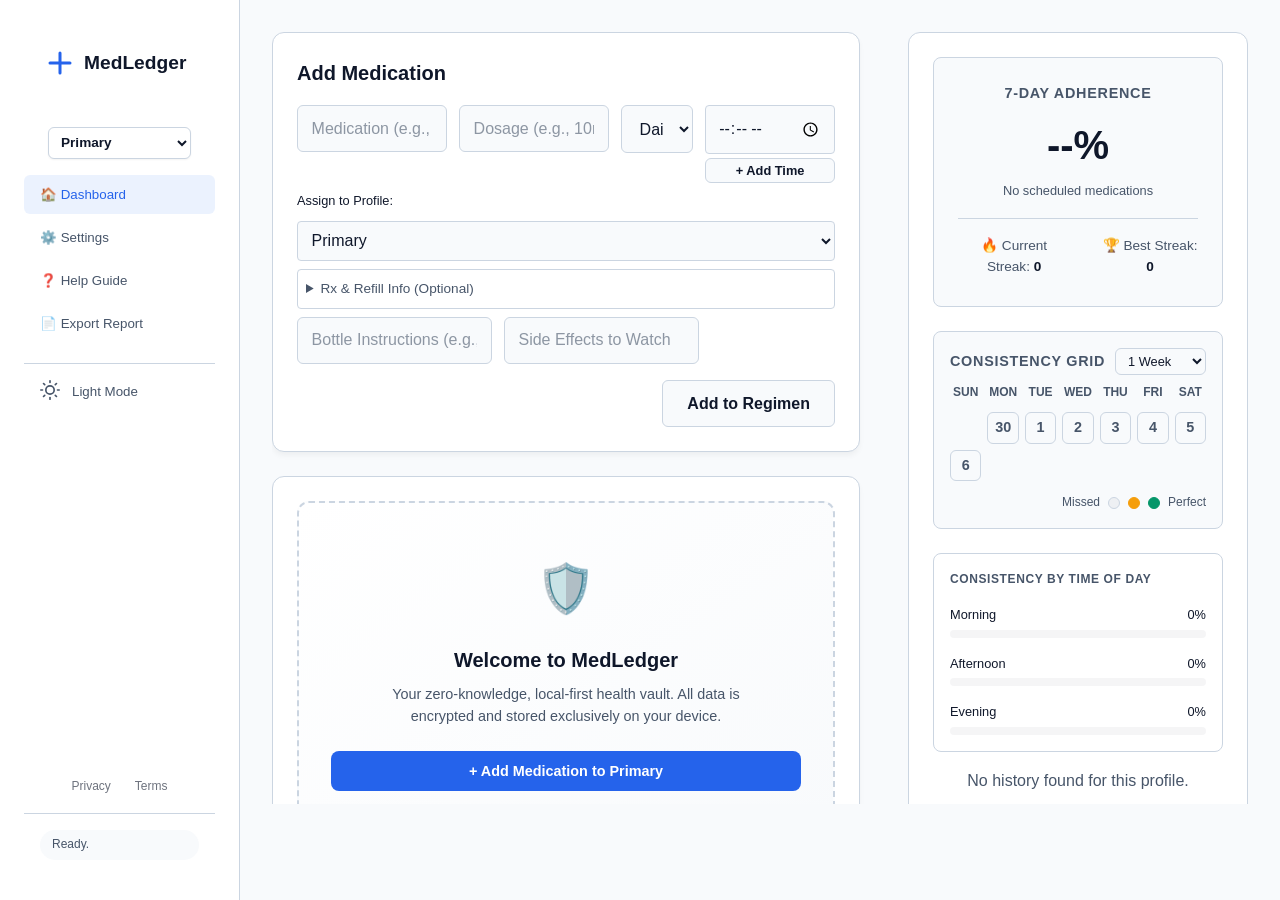
==== commit b8999655: "Update index.html Signed-off-by: Brian E Turner <1096113+ArchKaine@users.noreply.github.com>" ====
--- a/index.html
+++ b/index.html
@@ -17,11 +17,10 @@
     <meta name="apple-mobile-web-app-title" content="MedLedger">
     <link rel="apple-touch-icon" href="/icon.png">
     <meta http-equiv="Content-Security-Policy" content="default-src 'self'; script-src 'self' 'unsafe-inline' https://accounts.google.com; style-src 'self' 'unsafe-inline' https://fonts.googleapis.com; font-src 'self' https://fonts.gstatic.com; connect-src 'self' https://www.googleapis.com https://www.wikidata.org https://api.fda.gov https://accounts.google.com; img-src 'self' data:; frame-src https://accounts.google.com; worker-src 'self'; child-src https://accounts.google.com; object-src 'none';">
-    <title>MedLedger - Medication Dashboard</title>
+    <title>MedLedger</title>
 </head>
 <body>
     <div class="app-shell">
-        
         <aside class="sidebar-nav">
             <div class="sidebar-brand-container">
                 <div class="sidebar-brand" style="padding: 0;">
@@ -61,7 +60,7 @@
         <header class="app-header">
             <div class="header-content">
                 <div class="header-branding">
-                    <h1>MedLedger Dashboard</h1>
+                    <h1>MedLedger</h1>
                 </div>
 
                 <div class="header-restricted-zone">
@@ -113,8 +112,8 @@
                     <h2>Add Medication</h2>
                     <form id="add-med-form">
                         <div class="inline-form" style="margin-bottom: 0.5rem; align-items: flex-start;">
-                            <input type="text" id="new-med-name" placeholder="Medication Name" required style="flex: 1.5;">
-                            <input type="text" id="new-med-dose" placeholder="Dosage (e.g. 10mg)" required style="flex: 1;">
+                            <input type="text" id="new-med-name" placeholder="Medication (e.g., Lisinopril)" required style="flex: 1.5;">
+                            <input type="text" id="new-med-dose" placeholder="Dosage (e.g., 10mg)" required style="flex: 1;">
                             <select id="new-med-freq" required style="flex: 1.5;">
                                 <option value="Daily" selected>Daily</option>
                                 <option value="Morning">Morning</option>
@@ -133,7 +132,7 @@
                         </div>
 
                         <div id="new-med-specific-days" style="display: none; margin-bottom: 0.5rem; flex: 100%;">
-                            <label class="form-label" style="font-size: 0.8rem; margin-bottom: 0.25rem; display: block;">Select Scheduled Days:</label>
+                            <label class="form-label" style="font-size: 0.8rem; margin-bottom: 0.25rem; display: block;">Select Days:</label>
                             <div class="days-picker" style="display: flex; gap: 0.5rem; flex-wrap: wrap; background: var(--bg-primary); padding: 0.5rem; border: 1px solid var(--border-color); border-radius: 4px;">
                                 <label><input type="checkbox" name="new-med-days" value="0"> Sun</label>
                                 <label><input type="checkbox" name="new-med-days" value="1"> Mon</label>
@@ -155,13 +154,13 @@
                                 <input type="number" id="new-med-cycle-off" placeholder="e.g. 7" style="width: 100%; padding: 0.5rem; background: var(--bg-primary); border: 1px solid var(--border-color); border-radius: 4px; color: var(--text-primary);">
                             </div>
                             <div style="flex: 1;">
-                                <label class="form-label" style="font-size: 0.8rem;">Start Date</label>
+                                <label class="form-label" style="font-size: 0.8rem;">Cycle Start Date</label>
                                 <input type="date" id="new-med-cycle-start" style="width: 100%; padding: 0.5rem; background: var(--bg-primary); border: 1px solid var(--border-color); border-radius: 4px; color: var(--text-primary);">
                             </div>
                         </div>
 
                         <div class="form-group" style="margin-bottom: 0.5rem;">
-                            <label class="form-label" style="font-size: 0.8rem; margin-bottom: 0.25rem; display: block;">Active Profile:</label>
+                            <label class="form-label" style="font-size: 0.8rem; margin-bottom: 0.25rem; display: block;">Assign to Profile:</label>
                             <select id="new-med-profile" style="width: 100%; padding: 0.6rem; background: var(--bg-primary); border: 1px solid var(--border-color); border-radius: 4px; color: var(--text-primary);">
                                 <option value="Primary">Primary</option>
                                 <option value="ADD_NEW">+ Create New Profile...</option>
@@ -169,20 +168,20 @@
                         </div>
 
                         <details style="margin-bottom: 0.5rem; border: 1px solid var(--border-color); padding: 0.5rem; border-radius: 4px; background: var(--bg-surface);">
-                            <summary style="cursor: pointer; font-size: 0.85rem; color: var(--text-secondary); font-weight: 500; user-select: none;">Rx & Refill Details (Optional)</summary>
+                            <summary style="cursor: pointer; font-size: 0.85rem; color: var(--text-secondary); font-weight: 500; user-select: none;">Rx & Refill Info (Optional)</summary>
                             <div class="inline-form" style="margin-top: 0.75rem;">
-                                <input type="text" id="new-med-rx" placeholder="Rx #" style="flex: 1; font-size: 0.9rem; padding: 0.6rem;">
-                                <input type="text" id="new-med-doctor" placeholder="Prescribing Doctor" style="flex: 1; font-size: 0.9rem; padding: 0.6rem;">
+                                <input type="text" id="new-med-rx" placeholder="Rx Number" style="flex: 1; font-size: 0.9rem; padding: 0.6rem;">
+                                <input type="text" id="new-med-doctor" placeholder="Doctor Name" style="flex: 1; font-size: 0.9rem; padding: 0.6rem;">
                                 <input type="tel" id="new-med-phone" placeholder="Pharmacy Phone" style="flex: 1; font-size: 0.9rem; padding: 0.6rem;">
                             </div>
                         </details>
 
                         <div class="inline-form" style="margin-bottom: 0.5rem;">
-                            <input type="text" id="new-med-instructions" placeholder="Dosing Instructions (e.g., Take with food)" style="flex: 2;">
+                            <input type="text" id="new-med-instructions" placeholder="Bottle Instructions (e.g., Take with food)" style="flex: 2;">
                             <input type="text" id="new-med-side-effects" placeholder="Side Effects to Watch" style="flex: 2;">
                             <div style="display:flex; flex:1.5; gap:0.5rem;">
                                 <input type="number" id="new-med-inventory" placeholder="Initial Count" min="0" style="flex: 1; display: none;">
-                                <input type="number" id="new-med-prescribed-qty" placeholder="Std. Refill Qty" min="1" style="flex: 1; display: none; background:var(--bg-primary); border:1px solid var(--border-color); border-radius:4px; color:var(--text-primary); padding:0.75rem;">
+                                <input type="number" id="new-med-prescribed-qty" placeholder="Typical Qty (e.g. 30)" min="1" style="flex: 1; display: none; background:var(--bg-primary); border:1px solid var(--border-color); border-radius:4px; color:var(--text-primary); padding:0.75rem;">
                             </div>
                         </div>
                         <div class="action-group" style="justify-content: flex-end;">
@@ -200,12 +199,12 @@
                     <form id="med-form">
                         <div id="checklist-container" class="checklist"></div>
                         <div class="datetime-override">
-                            <label for="manual-time" class="override-label">Backdate Entry (Leave blank for 'Now'):</label>
+                            <label for="manual-time" class="override-label">Time Taken (Leave blank for 'Now'):</label>
                             <input type="datetime-local" id="manual-time">
                         </div>
                         <div class="action-group">
                             <button type="button" id="btn-submit-selected" class="btn btn-secondary">Log Selected</button>
-                            <button type="button" id="btn-submit-all" class="btn btn-primary">Log All Scheduled</button>
+                            <button type="button" id="btn-submit-all" class="btn btn-primary">Log All Medications</button>
                         </div>
                     </form>
                 </section>
@@ -227,8 +226,8 @@
                         <div style="display: flex; justify-content: space-between; align-items: center; margin-bottom: 0.5rem;">
                             <h3 style="margin: 0; font-size: 0.9rem; color: var(--text-secondary); text-transform: uppercase; letter-spacing: 0.05em;">Consistency Grid</h3>
                             <select id="heatmap-range" style="width: auto; padding: 0.25rem 0.5rem; font-size: 0.8rem; border-color: var(--border-color);">
-                                <option value="7">1 Week</option>
-                                <option value="30" selected>1 Month</option>
+                                <option value="7" selected>1 Week</option>
+                                <option value="30">1 Month</option>
                                 <option value="90">3 Months</option>
                             </select>
                         </div>
@@ -236,9 +235,9 @@
                         <div id="heatmap-details" style="display:none; padding: 1rem; margin-top: 1rem; background: var(--bg-surface); border: 1px solid var(--border-color); border-radius: 6px; font-size: 0.9rem;"></div>
                         <div style="display: flex; justify-content: flex-end; align-items: center; gap: 0.5rem; margin-top: 0.75rem; font-size: 0.75rem; color: var(--text-secondary);">
                             <span>Missed</span>
-                            <div class="heatmap-cell level-0" style="width: 12px; height: 12px;"></div>
-                            <div class="heatmap-cell level-1" style="width: 12px; height: 12px;"></div>
-                            <div class="heatmap-cell level-2" style="width: 12px; height: 12px;"></div>
+                            <div class="heatmap-cell level-0" style="width: 12px; height: 12px; min-width: auto; min-height: auto;"></div>
+                            <div class="heatmap-cell level-1" style="width: 12px; height: 12px; min-width: auto; min-height: auto;"></div>
+                            <div class="heatmap-cell level-2" style="width: 12px; height: 12px; min-width: auto; min-height: auto;"></div>
                             <span>Perfect</span>
                         </div>
                     </div>
@@ -257,49 +256,138 @@
     <dialog id="settings-modal" class="card modal" style="max-height: 90vh; overflow-y: auto;">
         <h2>System Settings</h2>
         <div class="checklist" style="margin-bottom: 2rem;">
-            <label class="med-item"><input type="checkbox" id="toggle-babysitter" class="med-checkbox"><span class="med-details"><span class="med-name">No Babysitter Mode</span><span class="med-dose">Disables deletion confirmation dialogs.</span></span></label>
-            <label class="med-item"><input type="checkbox" id="toggle-expert" class="med-checkbox"><span class="med-details"><span class="med-name">Expert Mode</span><span class="med-dose">Enables advanced logging shortcuts.</span></span></label>
-            <label class="med-item"><input type="checkbox" id="toggle-reminders" class="med-checkbox"><span class="med-details"><span class="med-name">Local Reminders</span><span class="med-dose">Enables native push notifications.</span></span></label>
-            <label class="med-item"><input type="checkbox" id="toggle-inventory" class="med-checkbox"><span class="med-details"><span class="med-name">Pill Tracker</span><span class="med-dose">Tracks remaining supply and alerts low levels.</span></span></label>
-            <label class="med-item"><input type="checkbox" id="toggle-lookup" class="med-checkbox"><span class="med-details"><span class="med-name">Clinical Lookups</span><span class="med-dose">Auto-fetches info from OpenFDA/Wikidata.</span></span></label>
+            <label class="med-item" style="cursor:pointer; margin-bottom: 0.5rem;">
+                <input type="checkbox" id="toggle-babysitter" class="med-checkbox">
+                <span class="med-details">
+                    <span class="med-name">No Babysitter Mode</span>
+                    <span class="med-dose">Disables all confirmation dialogs for deletions.</span>
+                </span>
+            </label>
+            <label class="med-item" style="cursor:pointer; margin-bottom: 0.5rem;">
+                <input type="checkbox" id="toggle-expert" class="med-checkbox">
+                <span class="med-details">
+                    <span class="med-name">Expert Mode</span>
+                    <span class="med-dose">Double-click to instantly log a med. Ctrl+Enter to batch log.</span>
+                </span>
+            </label>
+            <label class="med-item" style="cursor:pointer; margin-bottom: 0.5rem;">
+                <input type="checkbox" id="toggle-reminders" class="med-checkbox">
+                <span class="med-details">
+                    <span class="med-name">Enable Local Reminders</span>
+                    <span class="med-dose">Triggers native push notifications for scheduled items.</span>
+                </span>
+            </label>
+            <label class="med-item" style="cursor:pointer;">
+                <input type="checkbox" id="toggle-inventory" class="med-checkbox">
+                <span class="med-details">
+                    <span class="med-name">Enable Pill Tracker</span>
+                    <span class="med-dose">Tracks remaining pills and warns when inventory is low.</span>
+                </span>
+            </label>
+            <label class="med-item" style="cursor:pointer; margin-bottom: 0.5rem;">
+                <input type="checkbox" id="toggle-lookup" class="med-checkbox">
+                <span class="med-details">
+                    <span class="med-name">Enable Clinical Lookups</span>
+                    <span class="med-dose">Auto-fetches drug info from OpenFDA/Wikidata when adding meds.</span>
+                </span>
+            </label>
         </div>
 
-        <div style="border-top: 1px solid var(--border-color); padding-top: 1rem; margin-bottom: 1.5rem;">
-            <button type="button" id="btn-launch-theme-creator" class="btn btn-secondary" style="width:100%;">🎨 Launch Theme Creator</button>
+        <div style="border-top: 1px solid var(--border-color); padding-top: 1rem; margin-top: 1rem;">
+            <button type="button" id="btn-launch-theme-creator" class="btn btn-secondary" style="width:100%; position:relative; overflow:hidden; display:flex; align-items:center; justify-content:center; gap:0.75rem;">
+                <div id="theme-btn-preview" style="position:absolute; bottom:0; left:0; width:100%; height:4px; opacity:0.8;"></div>
+                🎨 Launch Theme Creator
+            </button>
         </div>
 
+        <div style="border-top: 1px solid var(--border-color); padding-top: 1.5rem; margin-top: 1.5rem; margin-bottom: 2rem;">
+            <h3 style="font-size: 1rem; margin-bottom: 1rem; color: var(--danger-color); display: flex; align-items: center; gap: 0.5rem;">
+                <svg width="18" height="18" viewBox="0 0 24 24" fill="none" stroke="currentColor" stroke-width="2" stroke-linecap="round" stroke-linejoin="round"><path d="M10.29 3.86L1.82 18a2 2 0 0 0 1.71 3h16.94a2 2 0 0 0 1.71-3L13.71 3.86a2 2 0 0 0-3.42 0z"></path><line x1="12" y1="9" x2="12" y2="13"></line><line x1="12" y1="17" x2="12.01" y2="17"></line></svg>
+                Advanced / Testing
+            </h3>
+            <label class="med-item" style="cursor:pointer; margin-bottom: 0.5rem; border: 1px solid var(--border-color);">
+                <input type="checkbox" id="toggle-dev-menu" class="med-checkbox" style="accent-color: var(--danger-color);">
+                <span class="med-details">
+                    <span class="med-name">Enable Developer Sandbox</span>
+                    <span class="med-dose">Shows the Dev Mode toggle in the navigation menu.</span>
+                </span>
+            </label>
+            <div id="dev-menu-warning" style="display: none; padding: 1rem; background: rgba(239, 68, 68, 0.05); border: 1px solid var(--danger-color); border-radius: 8px; margin-left: 2.5rem; margin-bottom: 1rem;">
+                <label style="display: flex; align-items: flex-start; gap: 0.75rem; cursor: pointer;">
+                    <input type="checkbox" id="confirm-dev-mode" class="med-checkbox" style="margin: 0; width: 1.5rem; height: 1.5rem; accent-color: var(--danger-color);">
+                    <span style="font-size: 0.85rem; color: var(--text-primary); line-height: 1.4;">
+                        I understand that activating Dev Mode overwrites the active view with <strong>fake, procedurally generated data</strong> for testing purposes.
+                    </span>
+                </label>
+            </div>
+        </div>
+        
         <form id="vault-auth-form" class="vault-section" style="border-top: 1px solid var(--border-color); padding-top: 1.5rem;" onsubmit="event.preventDefault();">
             <h2>The Data Vault</h2>
-            <p style="font-size: 0.875rem; color: var(--text-secondary); margin-bottom: 1rem;">Local AES-GCM 256 Encryption.</p>
+            <p style="font-size: 0.875rem; color: var(--text-secondary); margin-bottom: 1rem;">Set a password to encrypt data locally before syncing or exporting.</p>
+            <input type="text" name="username" autocomplete="username" value="MedLedger_Vault" style="position: absolute; width: 1px; height: 1px; opacity: 0; pointer-events: none;" tabindex="-1">
             <div class="form-group vault-input-wrapper">
-                <input type="password" id="vault-password" placeholder="Encryption Password" autocomplete="current-password">
-                <button type="button" id="btn-peek-password" class="icon-btn peek-btn" aria-label="Peek">
-                    <svg id="peek-icon" width="20" height="20" viewBox="0 0 24 24" fill="none" stroke="currentColor" stroke-width="2" stroke-linecap="round" stroke-linejoin="round"><path d="M1 12s4-8 11-8 11 8 11 8-4 8-11 8-11-8-11-8z"></path><circle cx="12" cy="12" r="3"></circle></svg>
+                <input type="password" id="vault-password" name="password" placeholder="Encryption Password" autocomplete="current-password">
+                <button type="button" id="btn-peek-password" class="icon-btn peek-btn" aria-label="Peek at Password">
+                    <svg id="peek-icon" width="20" height="20" viewBox="0 0 24 24" fill="none" stroke="currentColor" stroke-width="2" stroke-linecap="round" stroke-linejoin="round">
+                        <path d="M1 12s4-8 11-8 11 8 11 8-4 8-11 8-11-8-11-8z"></path>
+                        <circle cx="12" cy="12" r="3"></circle>
+                    </svg>
                 </button>
             </div>
-            <div id="session-lock-controls" style="display: none; justify-content: space-between; align-items: center; padding: 0.5rem; background: rgba(16, 185, 129, 0.1); border-radius: 4px; border: 1px solid var(--success-color);">
-                <span style="font-size: 0.85rem; color: var(--success-color);">Vault Active</span>
-                <button type="button" id="btn-lock-vault" class="btn btn-secondary" style="padding: 0.25rem 0.5rem; font-size: 0.75rem;">Lock Now</button>
+            <div id="session-lock-controls" style="display: none; justify-content: space-between; align-items: center; margin-top: 0.5rem; padding: 0.5rem; background: rgba(16, 185, 129, 0.1); border-radius: 4px; border: 1px solid var(--success-color);">
+                <span style="font-size: 0.85rem; color: var(--success-color); display: flex; align-items: center; gap: 0.5rem;">
+                    <svg width="16" height="16" viewBox="0 0 24 24" fill="none" stroke="currentColor" stroke-width="2" stroke-linecap="round" stroke-linejoin="round"><rect x="3" y="11" width="18" height="11" rx="2" ry="2"></rect><path d="M7 11V7a5 5 0 0 1 10 0v4"></path></svg>
+                    Vault Unlocked
+                </span>
+                <button type="button" id="btn-lock-vault" class="btn btn-secondary" style="padding: 0.25rem 0.75rem; font-size: 0.8rem;">Lock Now</button>
             </div>
             <div style="margin-top: 1.5rem; padding: 1rem; background: rgba(0,0,0,0.1); border-radius: 4px; border: 1px solid var(--border-color);">
-                <h3>Cloud Sync</h3>
-                <button type="button" id="btn-gdrive-login" class="btn btn-secondary" style="width: 100%;">Connect Google Drive</button>
+                <h3 style="font-size: 1rem; margin-bottom: 0.75rem; display: flex; align-items: center; gap: 0.5rem;">
+                    <svg width="18" height="18" viewBox="0 0 24 24" fill="none" stroke="currentColor" stroke-width="2" stroke-linecap="round" stroke-linejoin="round"><path d="M21 15v4a2 2 0 0 1-2 2H5a2 2 0 0 1-2-2v-4"></path><polyline points="17 8 12 3 7 8"></polyline><line x1="12" y1="3" x2="12" y2="15"></line></svg>
+                    Cloud Sync (Google Drive)
+                </h3>
+                <button type="button" id="btn-gdrive-login" class="btn btn-secondary" style="width: 100%;">Sign in to Google</button>
                 <div id="cloud-sync-controls" class="cloud-controls" style="display: none; flex-wrap: wrap;">
-                    <button type="button" id="btn-cloud-push" class="btn btn-primary" style="flex: 1;">Push</button>
-                    <button type="button" id="btn-cloud-pull" class="btn btn-secondary" style="flex: 1;">Pull</button>
-                    <button type="button" id="btn-gdrive-logout" class="btn btn-danger" style="flex: 100%; margin-top: 0.5rem;">Disconnect</button>
+                    <button type="button" id="btn-cloud-push" class="btn btn-primary" style="flex: 1;">Push to Cloud</button>
+                    <button type="button" id="btn-cloud-pull" class="btn btn-secondary" style="flex: 1;">Pull from Cloud</button>
+                    <button type="button" id="btn-gdrive-logout" class="btn btn-danger" style="flex: 100%; margin-top: 0.5rem; margin-right: 0;">Disconnect Cloud</button>
                 </div>
             </div>
             <div style="margin-top: 1rem; padding: 1rem; background: rgba(0,0,0,0.1); border-radius: 4px; border: 1px solid var(--border-color);">
-                <h3>Data Portability</h3>
+                <h3 style="font-size: 1rem; margin-bottom: 0.75rem; display: flex; align-items: center; gap: 0.5rem;">
+                    <svg width="18" height="18" viewBox="0 0 24 24" fill="none" stroke="currentColor" stroke-width="2" stroke-linecap="round" stroke-linejoin="round"><path d="M22 19a2 2 0 0 1-2 2H4a2 2 0 0 1-2-2V5a2 2 0 0 1 2-2h5l2 3h9a2 2 0 0 1 2 2z"></path></svg>
+                    Local Vault
+                </h3>
                 <div class="action-group" style="margin: 0;">
-                    <button type="button" id="btn-export-vault" class="btn btn-secondary" style="flex: 1;">Backup File</button>
-                    <label for="import-vault-file" class="btn btn-secondary" style="cursor: pointer; flex: 1; text-align: center; margin: 0;">Restore File</label>
+                    <button type="button" id="btn-export-vault" class="btn btn-secondary" style="font-size: 0.85rem; flex: 1;">Backup Device</button>
+                    <label for="import-vault-file" class="btn btn-secondary" style="cursor: pointer; font-size: 0.85rem; flex: 1; text-align: center; margin: 0;">Restore Device</label>
                     <input type="file" id="import-vault-file" accept=".medvault,.json" style="display: none;">
                 </div>
-                <div style="text-align: center; margin-top: 1rem;">
-                    <a href="inspector.html" target="_blank" style="color: var(--accent-color); font-size: 0.8rem; text-decoration: none;">🔍 Launch Vault Inspector</a>
-                </div>
+                <div style="text-align: center; margin-top: 0.75rem;">
+                    <a href="inspector.html" target="_blank" style="color: var(--accent-color); font-size: 0.8rem; text-decoration: none; font-weight: 500;">🔍 Open Vault Data Inspector</a>
+                </div>
+            </div>
+            <div style="margin-top: 1rem; padding: 1rem; background: rgba(0,0,0,0.1); border-radius: 4px; border: 1px solid var(--border-color);">
+                <h3 style="font-size: 1rem; margin-bottom: 0.75rem; display: flex; align-items: center; gap: 0.5rem;">
+                    <svg width="18" height="18" viewBox="0 0 24 24" fill="none" stroke="currentColor" stroke-width="2" stroke-linecap="round" stroke-linejoin="round"><path d="M14 2H6a2 2 0 0 0-2 2v16a2 2 0 0 0 2 2h12a2 2 0 0 0 2-2V8z"></path><polyline points="14 2 14 8 20 8"></polyline><line x1="16" y1="13" x2="8" y2="13"></line><line x1="16" y1="17" x2="8" y2="17"></line><polyline points="10 9 9 9 8 9"></polyline></svg>
+                    Clinician Reports
+                </h3>
+                <div class="action-group" style="margin: 0;">
+                    <button type="button" id="btn-export-csv" class="btn btn-secondary" style="font-size: 0.85rem; flex: 1;">Data (CSV)</button>
+                    <button type="button" id="btn-export-html" class="btn btn-primary" style="font-size: 0.85rem; flex: 2;">Printable Report (HTML)</button>
+                </div>
+            </div>
+            <div style="margin-top: 1rem; padding: 1rem; background: rgba(0,0,0,0.1); border-radius: 4px; border: 1px solid var(--border-color);">
+                <h3 style="font-size: 1rem; margin-bottom: 0.75rem; display: flex; align-items: center; gap: 0.5rem;">
+                    <svg width="18" height="18" viewBox="0 0 24 24" fill="none" stroke="currentColor" stroke-width="2" stroke-linecap="round" stroke-linejoin="round"><rect x="2" y="2" width="20" height="8" rx="2" ry="2"></rect><rect x="2" ry="2" y="14" width="20" height="8" rx="2" ry="2"></rect><line x1="6" y1="6" x2="6.01" y2="6"></line><line x1="6" y1="18" x2="6.01" y2="18"></line></svg>
+                    Data Management
+                </h3>
+                <div class="inline-form" style="margin-bottom: 0.5rem; align-items: stretch;">
+                    <input type="number" id="archive-days" value="90" min="1" style="flex: 1; padding: 0.5rem; max-width: 80px;" title="Days to keep active">
+                    <button type="button" id="btn-archive-logs" class="btn btn-secondary" style="flex: 2; font-size: 0.85rem;">Archive Older Days</button>
+                </div>
+                <button type="button" id="btn-restore-archives" class="btn btn-primary" style="width: 100%; font-size: 0.85rem; margin-top: 0.25rem;">Restore All Archives to Active</button>
             </div>
             <div id="vault-status" style="margin-top: 0.5rem; font-size: 0.875rem; font-weight: bold; text-align: center;"></div>
         </form>
@@ -312,20 +400,35 @@
         <h2>Edit Medication</h2>
         <form id="edit-med-form" class="edit-form">
             <input type="hidden" id="edit-med-id">
-            <div class="form-group"><label class="form-label">Name</label><input type="text" id="edit-med-name" required></div>
-            <div class="form-group"><label class="form-label">Dosage</label><input type="text" id="edit-med-dose" required></div>
-            <div class="form-group"><label class="form-label">Assigned Profile</label>
+            <div class="form-group">
+                <label class="form-label" for="edit-med-name">Name</label>
+                <input type="text" id="edit-med-name" required>
+            </div>
+            <div class="form-group">
+                <label class="form-label" for="edit-med-dose">Dosage</label>
+                <input type="text" id="edit-med-dose" required>
+            </div>
+            <div class="form-group">
+                <label class="form-label" for="edit-med-profile">Assigned Profile</label>
                 <select id="edit-med-profile" style="padding: 0.75rem; border: 1px solid var(--border-color); border-radius: 4px; background: var(--bg-primary); color: var(--text-primary);">
                     <option value="Primary">Primary</option>
                 </select>
             </div>
-            <div class="form-group"><label class="form-label">Frequency</label>
+            <div class="form-group">
+                <label class="form-label" for="edit-med-freq">Frequency</label>
                 <select id="edit-med-freq" required>
-                    <option value="Daily">Daily</option><option value="Morning">Morning</option><option value="Night">Night</option><option value="Weekly">Weekly</option><option value="As Needed">As Needed</option><option value="Specific Days">Specific Days</option><option value="Cyclic">Cyclic</option>
+                    <option value="Daily">Daily</option>
+                    <option value="Morning">Morning</option>
+                    <option value="Night">Night</option>
+                    <option value="Weekly">Weekly</option>
+                    <option value="As Needed">As Needed (PRN)</option>
+                    <option value="Specific Days">Specific Days</option>
+                    <option value="Cyclic">Cyclic (On/Off)</option>
                 </select>
             </div>
             <div id="edit-med-specific-days" style="display: none; margin-bottom: 1rem;">
-                <div style="display: flex; gap: 0.5rem; flex-wrap: wrap;">
+                <label class="form-label" style="font-size: 0.8rem; margin-bottom: 0.25rem; display: block;">Select Days:</label>
+                <div style="display: flex; gap: 0.5rem; flex-wrap: wrap; background: var(--bg-primary); padding: 0.5rem; border: 1px solid var(--border-color); border-radius: 4px;">
                     <label><input type="checkbox" name="edit-med-days" value="0"> Sun</label>
                     <label><input type="checkbox" name="edit-med-days" value="1"> Mon</label>
                     <label><input type="checkbox" name="edit-med-days" value="2"> Tue</label>
@@ -335,18 +438,61 @@
                     <label><input type="checkbox" name="edit-med-days" value="6"> Sat</label>
                 </div>
             </div>
-            <div id="edit-med-times-container" style="display: flex; flex-direction: column; gap: 0.5rem; margin-bottom: 0.5rem;"></div>
-            <button type="button" id="btn-edit-add-time" class="btn btn-secondary" style="font-size: 0.8rem;">+ Add Time</button>
-            <div class="form-group"><label class="form-label">Instructions</label><input type="text" id="edit-med-instructions"></div>
-            <div class="form-group"><label class="form-label">Side Effects</label><input type="text" id="edit-med-side-effects"></div>
-            <div id="edit-inventory-group" class="form-group" style="display:none;">
-                <label class="form-label">Inventory & Typical Qty</label>
+            <div id="edit-med-cyclic" style="display: none; margin-bottom: 1rem; gap: 0.5rem; flex-wrap: wrap;">
+                <div style="flex: 1; min-width: 80px;">
+                    <label class="form-label" style="font-size: 0.8rem;">Days On</label>
+                    <input type="number" id="edit-med-cycle-on" style="width: 100%; padding: 0.5rem; background: var(--bg-primary); border: 1px solid var(--border-color); border-radius: 4px; color: var(--text-primary);">
+                </div>
+                <div style="flex: 1; min-width: 80px;">
+                    <label class="form-label" style="font-size: 0.8rem;">Days Off</label>
+                    <input type="number" id="edit-med-cycle-off" style="width: 100%; padding: 0.5rem; background: var(--bg-primary); border: 1px solid var(--border-color); border-radius: 4px; color: var(--text-primary);">
+                </div>
+                <div style="flex: 1; min-width: 120px;">
+                    <label class="form-label" style="font-size: 0.8rem;">Start Date</label>
+                    <input type="date" id="edit-med-cycle-start" style="width: 100%; padding: 0.5rem; background: var(--bg-primary); border: 1px solid var(--border-color); border-radius: 4px; color: var(--text-primary);">
+                </div>
+            </div>
+            <div class="form-group">
+                <label class="form-label">Reminder Times</label>
+                <div id="edit-med-times-container" style="display: flex; flex-direction: column; gap: 0.5rem; margin-bottom: 0.5rem;"></div>
+                <button type="button" id="btn-edit-add-time" class="btn btn-secondary" style="padding: 0.5rem; font-size: 0.8rem; align-self: flex-start;">+ Add Another Time</button>
+            </div>
+            <details style="margin-bottom: 1rem; border: 1px solid var(--border-color); padding: 0.75rem; border-radius: 4px; background: rgba(0,0,0,0.1);">
+                <summary style="cursor: pointer; font-size: 0.85rem; color: var(--text-secondary); font-weight: 500; user-select: none;">Rx & Refill Info (Optional)</summary>
+                <div class="form-group" style="margin-top: 0.75rem;">
+                    <label class="form-label" style="font-size: 0.8rem;" for="edit-med-rx">Rx Number</label>
+                    <input type="text" id="edit-med-rx" style="padding: 0.6rem; font-size: 0.9rem;">
+                </div>
+                <div class="form-group">
+                    <label class="form-label" style="font-size: 0.8rem;" for="edit-med-doctor">Prescribing Doctor</label>
+                    <input type="text" id="edit-med-doctor" style="padding: 0.6rem; font-size: 0.9rem;">
+                </div>
+                <div class="form-group">
+                    <label class="form-label" style="font-size: 0.8rem;" for="edit-med-phone">Pharmacy Phone</label>
+                    <input type="tel" id="edit-med-phone" style="padding: 0.6rem; font-size: 0.9rem;">
+                </div>
+            </details>
+            <div class="form-group">
+                <label class="form-label" for="edit-med-instructions">Bottle Instructions</label>
+                <input type="text" id="edit-med-instructions" placeholder="e.g., Do not crush" style="padding: 0.75rem; border: 1px solid var(--border-color); border-radius: 4px; background-color: var(--bg-primary); color: var(--text-primary); font-size: 1rem;">
+            </div>
+            <div class="form-group">
+                <label class="form-label" for="edit-med-side-effects">Side Effects to Watch</label>
+                <input type="text" id="edit-med-side-effects" placeholder="e.g., Drowsiness, Nausea" style="padding: 0.75rem; border: 1px solid var(--border-color); border-radius: 4px; background-color: var(--bg-primary); color: var(--text-primary); font-size: 1rem;">
+            </div>
+            
+            <div class="form-group" id="edit-inventory-group" style="display: none;">
+                <label class="form-label" for="edit-med-inventory">Inventory Supply</label>
                 <div style="display:flex; gap:0.5rem;">
-                    <input type="number" id="edit-med-inventory" placeholder="Supply Count">
-                    <input type="number" id="edit-med-prescribed-qty" placeholder="Typical Refill">
-                </div>
-            </div>
-            <div class="action-group modal-actions" style="margin-top: 1.5rem;">
+                    <input type="number" id="edit-med-inventory" placeholder="Pills left" min="0" style="flex:1; padding: 0.75rem; border: 1px solid var(--border-color); border-radius: 4px; background-color: var(--bg-primary); color: var(--text-primary); font-size: 1rem;">
+                    <input type="number" id="edit-med-prescribed-qty" placeholder="Prescribed Qty" min="1" style="flex:1; padding: 0.75rem; border: 1px solid var(--border-color); border-radius: 4px; background-color: var(--bg-primary); color: var(--text-primary); font-size: 1rem;">
+                </div>
+                <div style="font-size: 0.75rem; color: var(--text-secondary); margin-top: 0.5rem;">
+                    The supply alert triggers at 20% of your prescribed quantity or 30 days of supply.
+                </div>
+            </div>
+
+            <div class="action-group modal-actions">
                 <button type="button" id="btn-cancel-edit" class="btn btn-secondary">Cancel</button>
                 <button type="button" id="btn-delete-med" class="btn btn-danger">Delete</button>
                 <button type="submit" class="btn btn-primary">Save Changes</button>
@@ -355,7 +501,13 @@
     </dialog>
 
     <dialog id="theme-creator-modal" class="card modal" style="max-height: 90vh; width: 90%; max-width: 450px;">
-        <h2>🎨 Theme Creator</h2>
+        <h2 style="display: flex; align-items: center; gap: 0.5rem;">
+            <svg width="24" height="24" viewBox="0 0 24 24" fill="none" stroke="currentColor" stroke-width="2" stroke-linecap="round" stroke-linejoin="round"><path d="M12 2.69l5.66 5.66a8 8 0 1 1-11.31 0z"/></svg>
+            Theme Creator
+        </h2>
+        <p style="font-size: 0.85rem; color: var(--text-secondary); margin-bottom: 1.5rem;">
+            Tweak the colors of the current theme to create your own signature look. Changes are visible instantly.
+        </p>
         <div id="theme-creator-controls"></div>
         <div class="action-group modal-actions" style="margin-top: 1.5rem;">
             <button type="button" id="btn-reset-theme" class="btn btn-secondary" style="flex:1;">Reset</button>
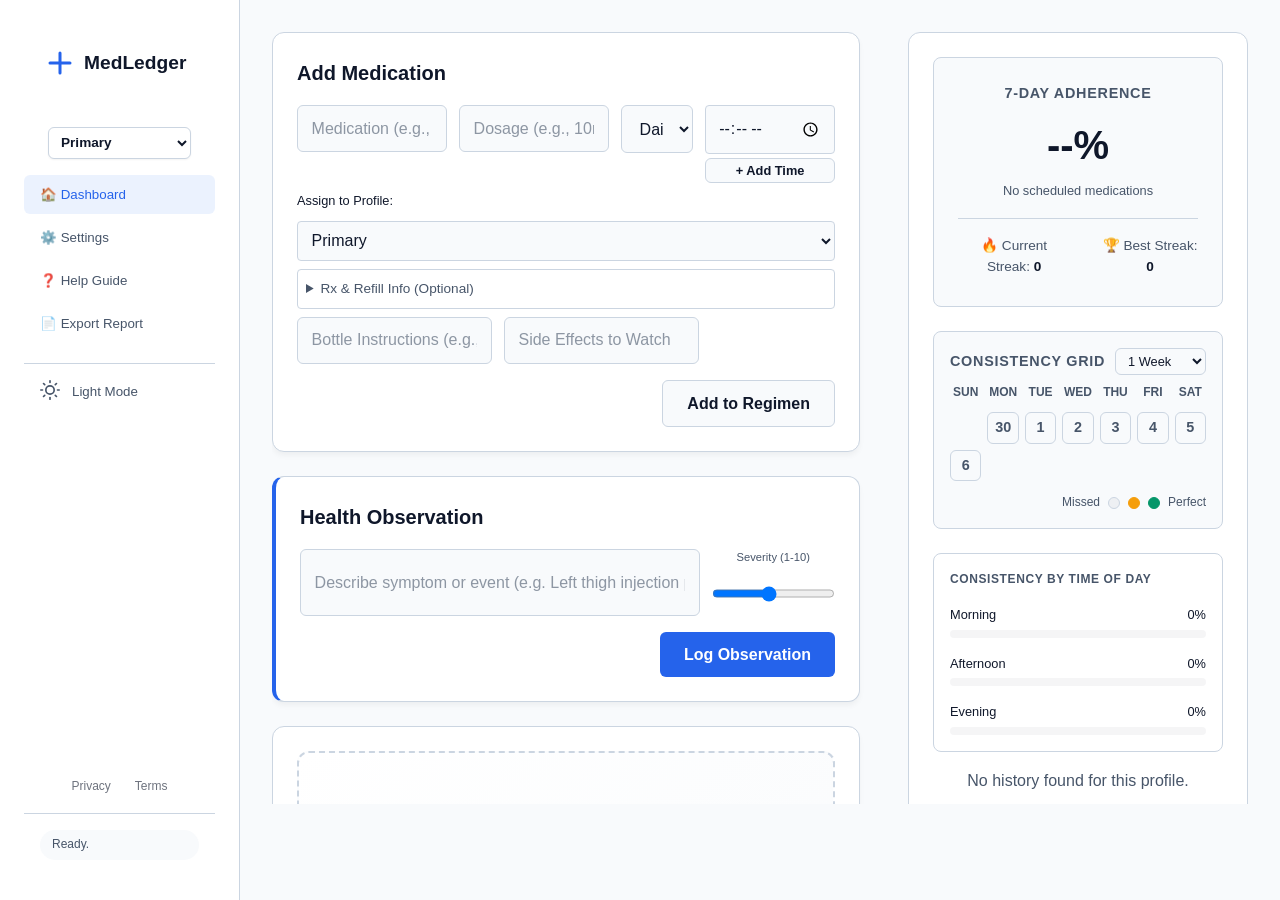
==== commit 63de6f6d: "Add health observation section with form Signed-off-by: Brian E Turner <archkaine@gmail.com>" ====
--- a/index.html
+++ b/index.html
@@ -190,6 +190,22 @@
                     </form>
                 </section>
 
+                <section id="health-observations" class="card" style="border-left: 4px solid var(--accent-color);">
+                    <h2>Health Observation</h2>
+                    <form id="obs-form">
+                        <div class="inline-form" style="margin-bottom: 1rem;">
+                            <input type="text" id="obs-text" placeholder="Describe symptom or event (e.g. Left thigh injection pain)" required style="flex: 3;">
+                            <div style="flex: 1; display: flex; flex-direction: column; gap: 0.25rem;">
+                                <label style="font-size: 0.7rem; color: var(--text-secondary); text-align: center;">Severity (1-10)</label>
+                                <input type="range" id="obs-severity" min="1" max="10" value="5" style="width: 100%;">
+                            </div>
+                        </div>
+                        <div class="action-group" style="justify-content: flex-end;">
+                            <button type="submit" class="btn btn-primary">Log Observation</button>
+                        </div>
+                    </form>
+                </section>
+                
                 <div class="tab-navigation" style="justify-content: flex-start; align-items: center;">
                     <button id="tab-today" class="tab-btn active">Today's Regimen</button>
                     <button id="tab-history" class="tab-btn">History Log</button>
@@ -362,7 +378,7 @@
                 <div class="action-group" style="margin: 0;">
                     <button type="button" id="btn-export-vault" class="btn btn-secondary" style="font-size: 0.85rem; flex: 1;">Backup Device</button>
                     <label for="import-vault-file" class="btn btn-secondary" style="cursor: pointer; font-size: 0.85rem; flex: 1; text-align: center; margin: 0;">Restore Device</label>
-                    <input type="file" id="import-vault-file" accept=".medvault,.json" style="display: none;">
+                    <input type="file" id="import-vault-file" accept=".medvault,.json" style="display: none;" onclick="this.value=null;">
                 </div>
                 <div style="text-align: center; margin-top: 0.75rem;">
                     <a href="inspector.html" target="_blank" style="color: var(--accent-color); font-size: 0.8rem; text-decoration: none; font-weight: 500;">🔍 Open Vault Data Inspector</a>
@@ -511,6 +527,7 @@
         <div id="theme-creator-controls"></div>
         <div class="action-group modal-actions" style="margin-top: 1.5rem;">
             <button type="button" id="btn-reset-theme" class="btn btn-secondary" style="flex:1;">Reset</button>
+            <button type="button" id="btn-cancel-theme" class="btn btn-secondary" style="flex:1;">Cancel</button>
             <button type="button" id="btn-save-theme" class="btn btn-primary" style="flex:2;">Save & Apply</button>
         </div>
     </dialog>
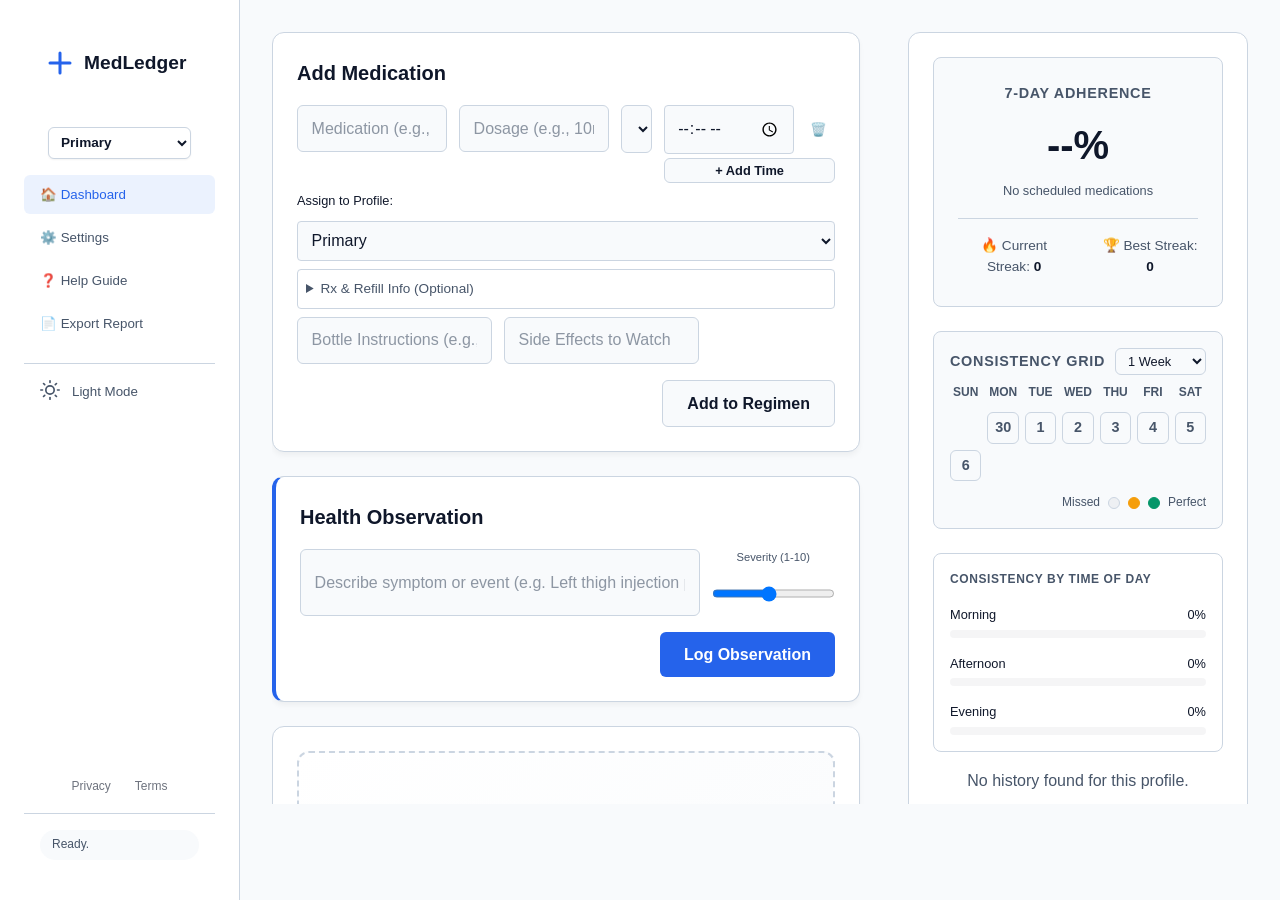
==== commit 9273a10a: "Refactor time input with remove button functionality Updated time input section to include a remove " ====
--- a/index.html
+++ b/index.html
@@ -125,8 +125,12 @@
                             </select>
                             <div style="display: flex; flex-direction: column; gap: 0.25rem; flex: 1;">
                                 <div id="new-med-times-container" style="display: flex; flex-direction: column; gap: 0.25rem;">
-                                    <input type="time" class="time-input" style="padding: 0.75rem; border: 1px solid var(--border-color); border-radius: 4px; background-color: var(--bg-primary); color: var(--text-primary); font-family: inherit;">
-                                </div>
+    <!-- Wrap the default input in a flex row with a remove button -->
+    <div style="display: flex; gap: 0.5rem; align-items: center;">
+        <input type="time" class="time-input" style="flex: 1; padding: 0.75rem; border: 1px solid var(--border-color); border-radius: 4px; background-color: var(--bg-primary); color: var(--text-primary); font-family: inherit;">
+        <button type="button" class="icon-btn" style="color: var(--danger-color);" onclick="this.parentElement.remove()" aria-label="Remove time">🗑️</button>
+    </div>
+</div>
                                 <button type="button" id="btn-add-time" class="btn btn-secondary" style="padding: 0.25rem; font-size: 0.8rem;">+ Add Time</button>
                             </div>
                         </div>
